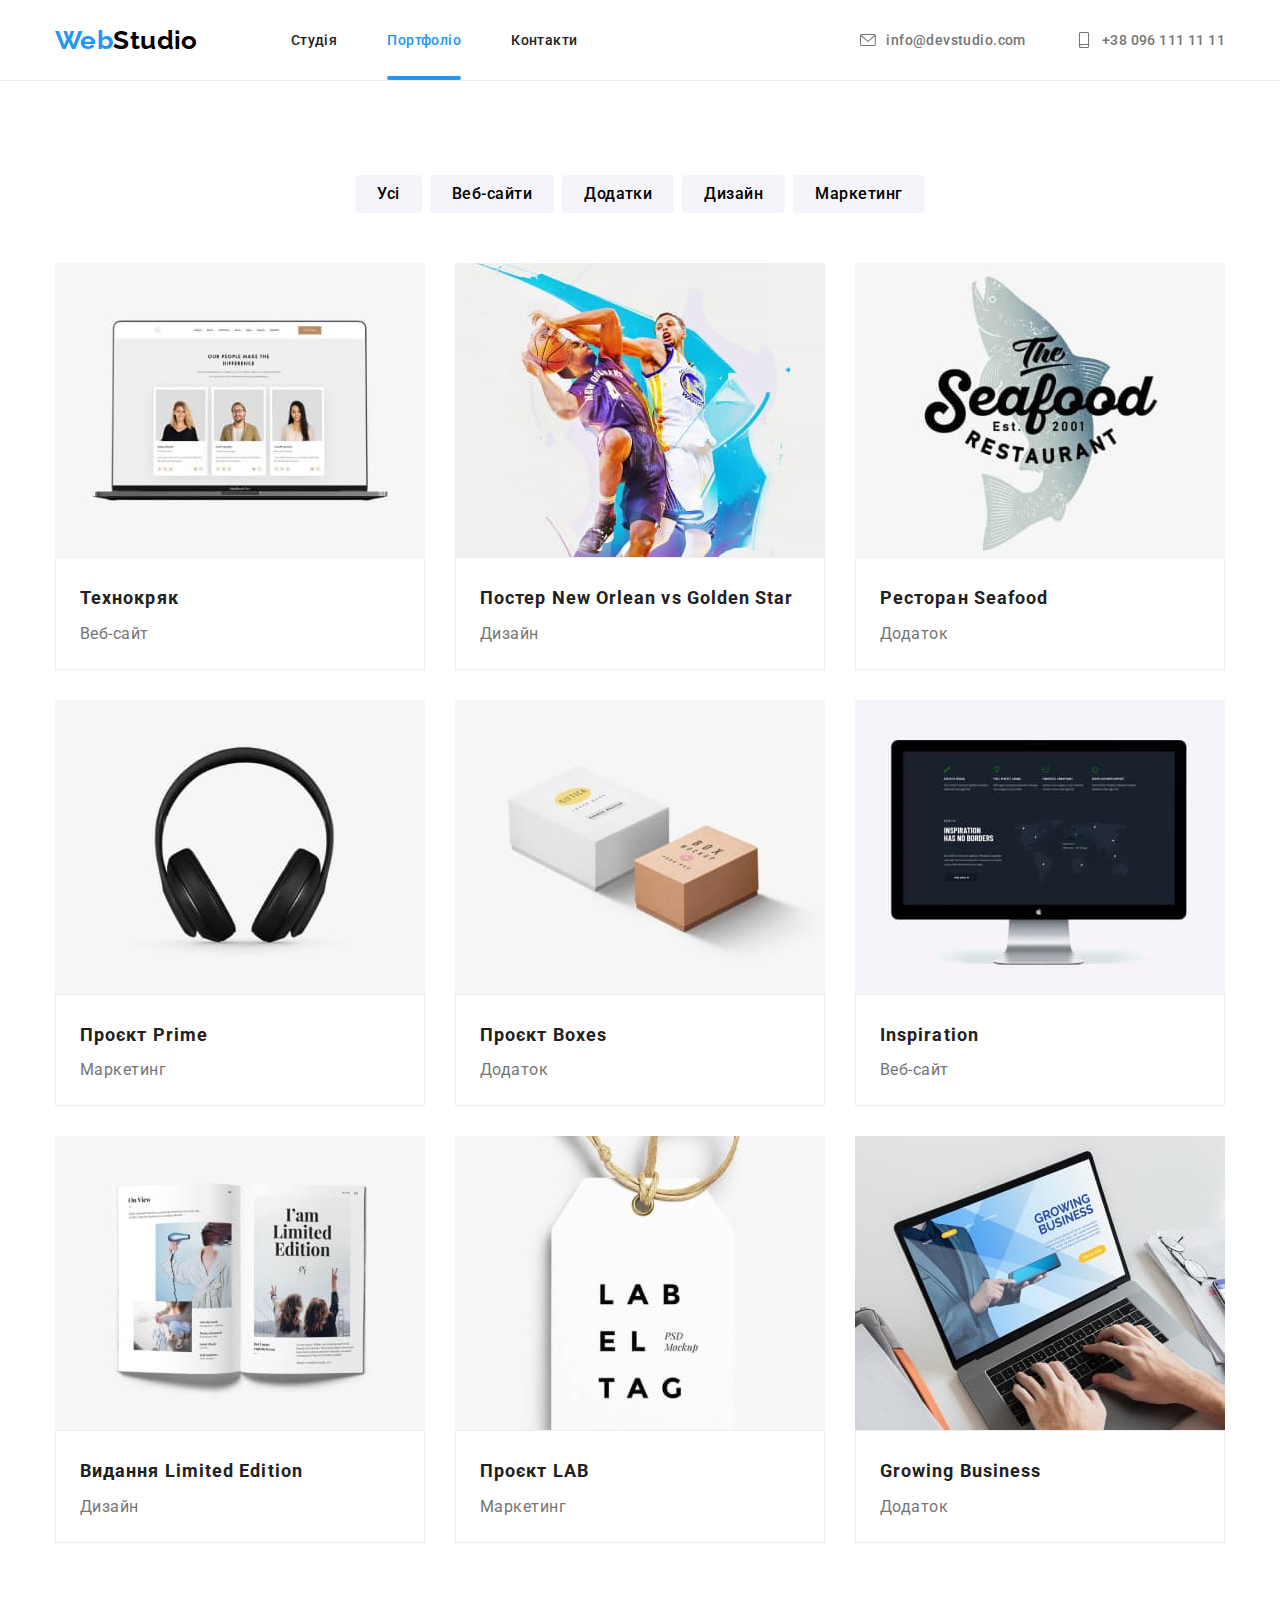
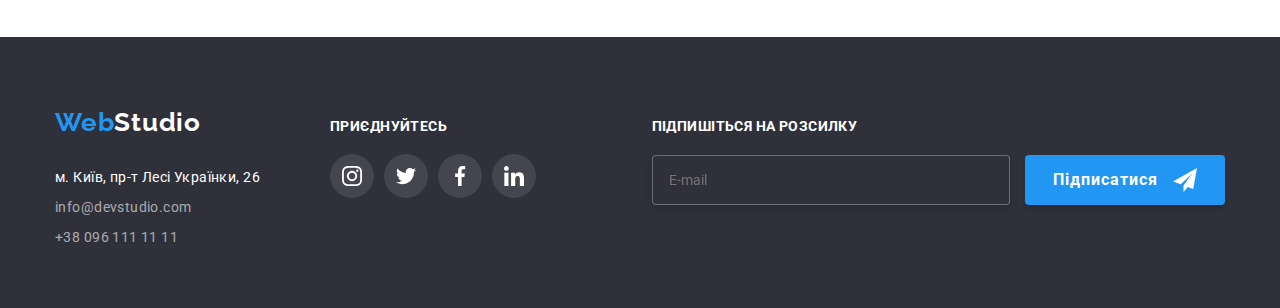
==== portfolio.html @ 96a8e6e8 "HW 7 begin" ====
<!DOCTYPE html>
<html lang="uk">
<head>
    <meta charset="UTF-8">
    <meta http-equiv="X-UA-Compatible" content="IE=edge">
    <meta name="viewport" content="width=device-width, initial-scale=1.0">
    <link href="https://fonts.googleapis.com/css2?family=Raleway:wght@700&family=Roboto:wght@400;500;700;900&display=swap" rel="stylesheet">
    <title>portfolio.html</title>
    <link rel="stylesheet" href="https://cdnjs.cloudflare.com/ajax/libs/modern-normalize/1.0.0/modern-normalize.min.css">
    <link rel="stylesheet" href="./css/styles.css">
</head>
<body>
    <!-- Header section -->
        <header>
            <div class="container nav-main">
                <nav class="nav-main">
                    <a href="./index.html" target="_self" class="header-logo-link"><span class="blue">Web</span>Studio</a>
                    <ul class="lists nav-main">
                        <li class="header-list"><a href="./index.html" target="_self" class="header-link">Студія</a>
                        </li>
                        <li class="header-list"><a href="./portfolio.html" target="_self" class="header-link current">Портфоліо</a></li>
                        <li class="header-list"><a href="/" class="header-link">Контакти</a></li>
                    </ul>
                </nav>
                <ul class="lists nav-main contacts">
                    <li class="header-list">
                        <a href="mailto:info@devstudio.com" class="header-contact-link mail">
                            <svg class="icon-envelope" width="20" height="20">
                                <use href="./image/icons.svg#icon-envelope"></use>
                            </svg>
                            info@devstudio.com
                        </a>
                    </li>
                    <li class="header-list">
                        <a href="tel:+380961111111" class="header-contact-link tel">
                            <svg class="icon-phone" width="20" height="20">
                                <use href="./image/icons.svg#icon-smartphone"></use>
                            </svg>
                            +38 096 111 11 11
                        </a>
                    </li>
                </ul>
            </div>
        </header>
        <main>
            <section class="section">
                <div class="container">
                    <h1 class="visually-hidden">All products</h1>
                        <ul class="main-lists">
                            <li class="product-item"><button type="button" class="folio-button">Усі</button></li>
                            <li class="product-item"><button type="button" class="folio-button">Веб-сайти</button></li>
                            <li class="product-item"><button type="button" class="folio-button">Додатки</button></li>
                            <li class="product-item"><button type="button" class="folio-button">Дизайн</button></li>
                            <li class="product-item"><button type="button" class="folio-button">Маркетинг</button></li>
                        </ul>
                        <h2 class="visually-hidden">All Products</h2> <!-- Логічний заголовок -->
                        <ul class="product-lists">
                            <li class="product-list">
                                <a href="./" class="product-link">
                                        <div class="product-thumb">
                                            <img src="./image/technocrack.jpg" alt="technocrack" width="370">
                                            <div class="overlay">
                                                <p>Ресурс пропонує комплексні пропозиції з різним рівнем функціоналу та сервісів. Все це дозволить відвідувачу отримати
                                                вичерпні відомості про компанію чи приватну особу.</p>
                                            </div>
                                        </div>
                                    <div class="details">
                                        <h3 class="product-name">Технокряк</h3>
                                        <p class="product-type">Веб-сайт</p>
                                    </div>
                                </a>
                            </li>
                            <li class="product-list">
                                <a href="./" class="product-link">
                                    <div class="product-thumb">
                                        <img src="./image/neworlean.jpg" alt="neworlean" width="370">
                                        <div class="overlay">
                                            <p>Ресурс пропонує комплексні пропозиції з різним рівнем функціоналу та сервісів. Все це дозволить відвідувачу
                                                отримати вичерпні відомості про компанію чи приватну особу.</p>
                                        </div>
                                    </div>
                                    <div class="details">
                                        <h3 class="product-name">Постер New Orlean vs Golden Star</h3>
                                        <p class="product-type">Дизайн</p>
                                    </div>
                                </a>    
                            </li>
                            <li class="product-list">
                                <a href="./" class="product-link">
                                    <div class="product-thumb">
                                        <img src="./image/seafood.jpg" alt="seafood" width="370">
                                        <div class="overlay">
                                            <p>Ресурс пропонує комплексні пропозиції з різним рівнем функціоналу та сервісів. Все це дозволить відвідувачу
                                                отримати вичерпні відомості про компанію чи приватну особу.</p>
                                        </div>
                                    </div>
                                    <div class="details">
                                        <h3 class="product-name">Ресторан Seafood</h3>
                                        <p class="product-type">Додаток</p>
                                    </div>
                    
                                </a>
                            </li>
                            <li class="product-list">
                                <a href="./" class="product-link">
                                    <div class="product-thumb">
                                        <img src="./image/primeproject.jpg" alt="prime-project" width="370">
                                        <div class="overlay">
                                            <p>Ресурс пропонує комплексні пропозиції з різним рівнем функціоналу та сервісів. Все це дозволить відвідувачу
                                                отримати вичерпні відомості про компанію чи приватну особу.</p>
                                        </div>
                                    </div>
                                    <div class="details">
                                        <h3 class="product-name">Проєкт Prime</h3>
                                        <p class="product-type">Маркетинг</p>
                                    </div>
                    
                                </a>
                            </li>
                            <li class="product-list">
                                <a href="./" class="product-link">
                                    <div class="product-thumb">
                                        <img src="./image/boxes.jpg" alt="boxes" width="370">
                                        <div class="overlay">
                                            <p>Ресурс пропонує комплексні пропозиції з різним рівнем функціоналу та сервісів. Все це дозволить відвідувачу
                                                отримати вичерпні відомості про компанію чи приватну особу.</p>
                                        </div>
                                    </div>
                                    <div class="details">
                                        <h3 class="product-name">Проєкт Boxes</h3>
                                        <p class="product-type">Додаток</p>
                                    </div>
                                </a>
                            </li>
                            <li class="product-list">
                                <a href="./" class="product-link">
                                    <div class="product-thumb">
                                        <img src="./image/inspiration.jpg" alt="inspiration" width="370">
                                        <div class="overlay">
                                            <p>Ресурс пропонує комплексні пропозиції з різним рівнем функціоналу та сервісів. Все це дозволить відвідувачу отримати
                                            вичерпні відомості про компанію чи приватну особу.</p>
                                        </div>
                                    </div>
                                    <div class="details">
                                        <h3 class="product-name">Inspiration</h3>
                                        <p class="product-type">Веб-сайт</p>
                                    </div>
                                </a>
                            </li>
                            <li class="product-list">
                                <a href="./" class="product-link">
                                    <div class="product-thumb">
                                        <img src="./image/limitededition.jpg" alt="limited-edition" width="370">
                                        <div class="overlay">
                                            <p>Ресурс пропонує комплексні пропозиції з різним рівнем функціоналу та сервісів. Все це дозволить відвідувачу
                                                отримати вичерпні відомості про компанію чи приватну особу.</p>
                                        </div>
                                    </div>
                                    <div class="details">
                                        <h3 class="product-name">Видання Limited Edition</h3>
                                        <p class="product-type">Дизайн</p>
                                    </div>
                                </a>
                            </li>
                            <li class="product-list">
                                <a href="./" class="product-link">
                                    <div class="product-thumb">
                                        <img src="./image/labproject.jpg" alt="lab-project" width="370">
                                        <div class="overlay">
                                            <p>Ресурс пропонує комплексні пропозиції з різним рівнем функціоналу та сервісів. Все це дозволить відвідувачу
                                                отримати вичерпні відомості про компанію чи приватну особу.</p>
                                        </div>
                                    </div>
                                    <div class="details">
                                        <h3 class="product-name">Проєкт LAB</h3>
                                        <p class="product-type">Маркетинг</p>
                                    </div>
                                </a>
                            </li>
                            <li class="product-list">
                                <a href="./" class="product-link">
                                    <div class="product-thumb">
                                        <img src="./image/business.jpg" alt="Growing Business" width="370">
                                        <div class="overlay">
                                            <p>Ресурс пропонує комплексні пропозиції з різним рівнем функціоналу та сервісів. Все це дозволить відвідувачу
                                                отримати
                                                вичерпні відомості про компанію чи приватну особу.</p>
                                        </div>
                                    </div>
                                    <div class="details">
                                        <h3 class="product-name">Growing Business</h3>
                                        <p class="product-type">Додаток</p>
                                    </div>
                                </a>
                            </li>
                        </ul>
                </div>
            </section>
        </main>
        <!-- Footer Section -->
        <footer class="footer">
            <div class="footer-all flexbox container">
                <div class="footer-block">
                    <a href="./index.html" target="_self" class="footer-logo-link"><span class="blue">Web</span>Studio</a>
                    <address>
                        <p class="company-address">м. Київ, пр-т Лесі Українки, 26</p>
                        <ul class="footer-lists">
                            <li class="footer-contact-list"><a href="mailto:info@devstudio.com"
                                    class="footer-contact-link">info@devstudio.com</a></li>
                            <li class="footer-contact-list"><a href="tel:+380961111111" class="footer-contact-link">+38 096 111
                                    11 11</a>
                            </li>
                        </ul>
                    </address>
                </div>
                <div class="join">
                    <p class="join-us">приєднуйтесь</p>
                    <ul class="join-us-list icons-social">
                        <li class="social-item">
                            <a href="#" class="social-link">
                                <svg class="join-us-logo" width="20" height="20">
                                    <use href="./image/icons.svg#icon-instagram"></use>
                                </svg>
                            </a>
                        </li>
                        <li class="social-item">
                            <a href="" class="social-link">
                                <svg class="join-us-logo" width="20" height="20">
                                    <use href="./image/icons.svg#icon-twitter"></use>
                                </svg>
                            </a>
                        </li>
                        <li class="social-item">
                            <a href="" class="social-link">
                                <svg class="join-us-logo" width="20" height="20">
                                    <use href="./image/icons.svg#icon-facebook"></use>
                                </svg>
                            </a>
                        </li>
                        <li class="social-item">
                            <a href="" class="social-link">
                                <svg class="join-us-logo" width="20" height="20">
                                    <use href="./image/icons.svg#icon-linkedin"></use>
                                </svg>
                            </a>
                        </li>
                    </ul>
                </div>
                <div class="subscribe">
                    <form>
                        <label for="email" class="subscribe-title">Підпишіться на розсилку</label>
                        <input type="email" name="email" id="email" placeholder="E-mail">
                        <button class="subscribe-button" type="submit">
                            Підписатися
                            <svg height="24" width="24">
                                <use href="./image/icons.svg#icon-send"></use>
                            </svg>
                        </button>
                    </form>
                </div>
            </div>
        </footer>
</body>
</html>
---- css/styles.css ----
/* * {
    margin:0;
    padding: 0;
} */

:root{
    --color-white: #fff;
    --color-blue: #2196F3;
    --color-2121: #212121;
    --color-7575: #757575;
    --color-f5f5: #F5F5F5;
    --color-f5f4: #F5F4FA;
    --color-darkfooter: #2F303A;
    --color-black: #000;
    --color-button-active: #188CE8;
}

.visually-hidden {
    position: absolute;
    white-space: nowrap;
    width: 1px;
    height: 1px;
    overflow: hidden;
    border: 0;
    padding: 0;
    clip: rect(0 0 0 0);
    clip-path: inset(50%);
    margin: -1px;
}   

h1,h2,h3,h4,h5,h6, p, ul{
    margin:0;
    padding: 0;
}

body{
    /* font-family: 'Raleway', sans-serif; */
    font-family: 'Roboto', sans-serif;
    font-size: 14px;
    letter-spacing: 0.03em;
    background-color: var(--color-white);
    color: var(--color-2121);
}

/* start header styles */

header{
    border-bottom: 1px solid #ECECEC;
}

.flexbox {
    display: flex;
}

.centered{
    text-align: center;
}

.container{
    width: 1200px;
    padding-left: 15px;
    padding-right: 15px;
    margin-left: auto;
    margin-right: auto;
}

.logo{
    vertical-align: middle;
}

.nav-main {
    display: flex;
    align-items: center;
}

.header-logo-link{
    padding: 13px 0;
    text-decoration: none;
    color: var(--color-black);
    font-family: 'Raleway';
    font-style: normal;
    font-weight: 700;
    font-size: 26px;
    line-height: 1.9375;
    margin-right: 93px;;
}

.blue{
    color: var(--color-blue);
}

.lists {
    list-style: none;
    padding: 0;
}

.lists.nav-main{
    display: flex;
    margin-top: 0;
    margin-bottom: 0;
}

.header-lists{
    font-weight: 500;
}

.header-list:not(:last-child){
    margin-right: 50px;
}

.header-contact-link.mail,
.header-contact-link.tel {
    display: inline-flex;
}   

.icon-phone, .icon-envelope {
    width: 16px;
    height: 16px;
    margin-right: 10px;
    fill: var(--color-7575);
}

.icon-phone:hover, .icon-envelope:hover{
    fill: var(--color-button-active);
}

/* end of test block */ 



.contacts {
    margin-left: auto;
}

.header-link{
    position: relative;
    display: inline-block;
    font-weight: 500;
    text-decoration: none;
    color: var(--color-2121);
    padding: 32px 0;
    transition: color 250ms cubic-bezier(0.4, 0, 0.2, 1);
}

.current{
    color: var(--color-blue);
}

.header-link.current::after{
    position: absolute;
    content: '';
    bottom: 0;
    left: 0;
    width: 100%;
    height: 4px;
    border-radius: 2px;
    background-color: #2196F3;
}

.header-link:hover,
.header-link:focus{
    color: var(--color-blue);
}

.header-contact-link{
    text-decoration: none;
    color: var(--color-7575);
    font-weight: 500;
    padding: 32px 0;
    transition: color 250ms cubic-bezier(0.4, 0, 0.2, 1);
}

.header-contact-link svg{
    transition: fill 250ms cubic-bezier(0.4, 0, 0.2, 1);
}

.header-contact-link:hover,
.header-contact-link:focus {
    color: var(--color-blue);
}

.header-contact-link:hover .icon-envelope, 
.header-contact-link:hover .icon-phone,
.header-contact-link:focus .icon-envelope,
.header-contact-link:focus .icon-phone{
    fill: var(--color-button-active);    
}

/* start hero styles */

.section{
    padding: 94px 0;
}

.hero{
    max-width: 1600px;
    height: 600px;
    background-image: linear-gradient(to right, rgba(47, 48, 58, 0.4), rgba(47, 48, 58, 0.4)), url(../image/bgImg.jpg);
    background-repeat: no-repeat;
    background-size: cover;
    background-position: center;
    margin-left: auto;
    margin-right: auto;
    background-color: var(--color-darkfooter);
    padding: 200px 0;
}

.hero-block{
}

.hero-title{
    font-style: normal;
    font-weight: 900;
    font-size: 44px;
    line-height: 1.36;
    letter-spacing: 0.06em;
    text-transform: uppercase;
    color: var(--color-white);
    margin-bottom: 30px;
}

.hero-button{
    background: var(--color-blue);
    padding: 10px 32px;
    font-weight: 700;
    font-size: 16px;
    line-height: 1.875;
    letter-spacing: 0.06em;
    color:var(--color-white);
    box-shadow: 0px 4px 4px rgba(0, 0, 0, 0.15);
    border-radius: 4px;
    border: none;
    transition: background 250ms cubic-bezier(0.4, 0, 0.2, 1), 
                color 250ms cubic-bezier(0.4, 0, 0.2, 1);
}

.hero-button:hover, 
.hero-button:focus{
    cursor: pointer;
    color: var(--color-white);
    background: var(--color-button-active);
}

/* backdrop style */

.backdrop{
    position: fixed;
    top:0;
    left: 0;
    width: 100%;
    height: 100%;
    background-color: rgba(0,0,0, 0.2);
    opacity: 1;
    scale: 1;
    transition: opacity 500ms ease, scale 500ms ease;
}

.backdrop.is-hidden{
    opacity: 0;
    scale: 0.2;
    pointer-events: none;
}

.modal{
    position: absolute;
    top: 50%;
    left: 50%;
    transform:translate(-50%, -50%);
    min-width: 525px;
    background-color: var(--color-white);
    box-shadow: 0px 1px 3px rgba(0, 0, 0, 0.12), 0px 1px 1px rgba(0, 0, 0, 0.14), 0px 2px 1px rgba(0, 0, 0, 0.2);
    border-radius: 4px;
}

.modal-close{
    position: absolute;
    right: 8px;
    top: 8px;
    width: 30px;
    height: 30px;
    border-radius: 50%;
    border: 1px solid rgba(0, 0, 0, 0.1);
    color: var(--color-black);
    background-color: transparent;
    cursor: pointer;
}

.modal-close svg{
    vertical-align:middle;
    fill: var(--color-black);
    transition: fill 250ms cubic-bezier(0.4, 0, 0.2, 1);
}

.modal-close:hover svg{
    fill: var(--color-blue);
}

.modal-content{
    padding: 40px;
}

.modal-content b{
    display: block;
    font-weight: 700;
    font-size: 20px;
    line-height: 1.15;
    text-align: center;
    letter-spacing: 0.03em; 
    color: #212121;
    margin-bottom: 12px;
}

.modal-content .label-field{
    font-weight: 400;
    font-size: 12px;
    line-height: 1.17;
    letter-spacing: 0.01em;
    color: #757575;
}

.contacts-field {
    position: relative;
    display: flex;
    flex-direction: column;
    margin-top: 4px;
    margin-bottom: 10px;
}

.backdrop .contacts-input{
    height: 40px;
    border: 1px solid rgba(33, 33, 33, 0.2);
    border-radius: 4px;
    padding-left: 41px;
    margin-top: 4px;
    transition: border 250ms cubic-bezier(0.4, 0, 0.2, 1);
}

.contacts-icon{
    position: absolute;
    width: 18px;
    height: 18px;
    bottom: 11px;
    left: 15px;
    transition: fill 250ms cubic-bezier(0.4, 0, 0.2, 1);
}

.contacts-input:hover, .contacts-input:focus{
    border: 1px solid var(--color-blue);
    cursor: pointer;
}


.contacts-input:hover + .contacts-icon, .contacts-input:focus + .contacts-icon {
    fill: var(--color-blue);
}

.backdrop .for-comments{
    resize: none;
    margin-top: 4px;
    height: 120px;
    border: 1px solid rgba(33, 33, 33, 0.2);
    border-radius: 4px;
    padding: 12px 16px;
    font-weight: 400;
    transition: border 250ms cubic-bezier(0.4, 0, 0.2, 1);
}

.backdrop .for-comments:hover, .backdrop .for-comments:focus{
    border: 1px solid #2196F3;
}

.backdrop .for-comments::placeholder{
    font-size: 12px;
    line-height: 1.17;
    letter-spacing: 0.01em;
    color: rgba(117, 117, 117, 0.5);
}


.modal-form {
    display: flex;
    flex-direction: column;
}

.policy{
    display: flex;
    margin-top: 20px;
    margin-bottom: 30px;
    justify-content: center;
    align-items: center;
}

.policy-checkbox{
    position: absolute;
    width: 1px;
    height: 1px;
    overflow: hidden;
    border: 0;
    padding: 0;
    clip: rect(0 0 0 0);
}

.checkbox {
    display: flex;
    align-items: center;
    padding-left: 32px;
    color: #757575;
}

.checkbox:hover, .checkbox:hover .check-box{
    cursor: pointer;
}

.checkbox:hover .check-box{
    border: 1.5px solid var(--color-blue);
}

.policy .checkbox a {
    font-weight: 400;
    font-size: 14px;
    line-height: 24px;
    letter-spacing: 0.03em;
    text-decoration-line: underline;
    color: #2196F3;
}

.check-box {
    position: absolute;
    width: 16px;
    height: 15px;
    border: 1.5px solid #000000;
    border-radius: 2px;
    margin-left: -28px;
    transition: border 250ms cubic-bezier(0.4, 0, 0.2, 1);
}

.check-box + a{
    padding-left: 5px;
}

.policy-checkbox:checked + .check-box{
    background-image: url(../image/icon-checked-blue.svg);
    background-size: contain;
    background-color: var(--color-blue);
}

.send-button{
    width: 200px;
    height: 50px;
    background: #2196F3;
    box-shadow: 0px 4px 4px rgba(0, 0, 0, 0.15);
    border: none;
    border-radius: 4px;
    font-weight: 700;
    font-size: 16px;
    line-height: 30px;
    letter-spacing: 0.06em;
    color: #FFFFFF;
    margin-left: auto;
    margin-right: auto;
    transition-property: background, 'box-shadow';
    transition-duration: 250ms;
    transition-timing-function: cubic-bezier(0.4, 0, 0.2, 1);
}

.send-button:hover{
    background: #188CE8;
    box-shadow: 0px 4px 4px rgba(0, 0, 0, 0.15);
    cursor: pointer;
}


/* start advantages(adv) styles */

.advantages{
}

.adv-bg{
    display:flex;
    height: 120px;
    margin-bottom: 30px;
    background-color: var(--color-f5f4);
    justify-content: center;
    align-items: center;
}

.icon {
    
}

.adv-list{
    width: 270px;    
    list-style: none;
    width: calc(100%-90px)/4;
}

.adv-list:not(:last-child){
    margin-right: 30px;
}

.adv-title{
    font-size: inherit;
    font-weight: 700;
    line-height: 1;
    letter-spacing: 0.03em;
    text-transform: uppercase;
    color: var(--color-2121);
    margin: 0;
    margin-bottom: 10px;
    padding: 0;
}

.adv-details{
    font-size: 14px;
    line-height: 1.5;
    letter-spacing: 0.03em;
    color: var(--color-7575);
}

/* start working styles */ 
.working-block{
    padding-bottom: 94px;
}

.working-block .topic{
    padding-bottom: 50px;
}

.thumb{
    position: relative;
}

.thumb p{
    display: inline-flex;
    position: absolute;
    justify-content: center;
    align-items: center;
    bottom: 0;
    left: 0;
    height: 70px;
    width: 100%;
    font-weight: 700;
    font-size: 14px;
    line-height: 1.14;
    text-align: center;
    letter-spacing: 0.03em;
    text-transform: uppercase;
    color: #FFFFFF;
    background-color:rgba(47, 48, 58, 0.8);
    opacity: 1;
}

.working-block .lists img{
    display: block;
}



.topic{
    font-weight: 700;
    font-size: 36px;
    line-height: 1.16;
    letter-spacing: 0.03em;
    color: var(--color-2121);
}

.lists .item:not(:last-child) {
    margin-right: 30px;
}

/* start team styles */

.team-block{
    background-color:var(--color-f5f4);
    padding-bottom: 94px;
}

.team-block .topic{
    margin-bottom: 50px;
}

.team-block .lists img{
    display: block;
}

.lists .item.team{
    background-color: var(--color-white);
    box-shadow: 0px 1px 3px rgba(0, 0, 0, 0.12), 0px 1px 1px rgba(0, 0, 0, 0.14), 0px 2px 1px rgba(0, 0, 0, 0.2);
    border-radius: 0px 0px 4px 4px;
}


.team.item .details{
    padding: 30px 0;
}

.icons-social{
    display: flex;
}

.lists.icons-social{
    display: flex;
    justify-content: center;
    align-items: center;
    margin-top: 16px;
}

.social-link{
    display: flex;
    justify-content: center;
    align-items: center;
    height: 44px;
    width: 44px;
    border-radius: 50%;
    transition: background 250ms cubic-bezier(0.4, 0, 0.2, 1);
}

.social-link svg{
    fill: #AFB1B8;
    transition: fill 250ms cubic-bezier(0.4, 0, 0.2, 1)
}

.social-link:hover, .social-link:focus{
    background: var(--color-button-active);
    
}

.social-link:hover .social-logo,
.social-link:focus .social-logo{
    fill: var(--color-white);
}

.social-item:not(:last-child) {
    margin-right: 10px;
}

.social-logo{
    fill: #afb1b8;
}

.details .team-block-title{
    margin-bottom: 10px;
}

.team-block-title{
    font-weight: 500;
    font-size: 16px;
    line-height: 1.1875;
    letter-spacing: 0.03em;
    color: var(--color-2121);
}

.team-block-details{
    font-size: 16px;
    line-height: 1.1875;
    letter-spacing: 0.03em;
    color:var(--color-7575);
}

/* works section styles */ 

.works .topic {
    margin-bottom: 50px;
}

.works-item{
}

.works-item:not(:last-child){
    margin-right: 30px;
}

.works-link{
    transition: border 250ms cubic-bezier(0.4, 0, 0.2, 1);
}

.works-link svg{
    transition: fill 250ms cubic-bezier(0.4, 0, 0.2, 1);
}

.works-link:hover, .works-link:focus {
    border: 1px solid var(--color-button-active);
}

.works-link:hover .company-logo,
.works-link:focus .company-logo {
    fill: var(--color-button-active);
}

.works-link{
    display: flex;
    justify-content: center;
    align-items: center;
    height: 92px;
    width: 170px;
    border: 1px solid #AFB1B8;
    border-radius: 4px;
}

.company-logo{
    fill: #AFB1B8;
}

/* start footer styles */

footer{
    padding: 60px 0;
    background-color: var(--color-darkfooter);
}
.footer.flexbox{
    margin-left: auto;
}

.footer-all{
    align-items: baseline;
}

.footer-block{
    margin-right: 70px;
}

.footer-logo-link{
    color: var(--color-white);
    font-family: 'Raleway';
    font-style: normal;
    font-weight: 700;
    font-size: 26px;
    line-height: 1.9375;
    letter-spacing: 0.03em;
    text-decoration: none;
}

address {
    margin-top: 20px;
}

.company-address{
    color: var(--color-white);
    font-style: normal;
    line-height: 1.5;
    margin-bottom: 9px;
}

.footer-contact-list{
    list-style: none;
    font-style: normal;
    margin-bottom: 9px;
}

.footer-contact-list:last-child {
    margin-bottom: 0;
}

.footer-contact-link{
    display: inline-block;
    text-decoration: none;
    color: rgba(255, 255, 255, 0.6);
    font-size: 14px;
    line-height: 1.5;
    letter-spacing: 0.03em;
}

.join{

}

.join-us{
    font-weight: 700;
    font-size: 14px;
    line-height: 16px;
    letter-spacing: 0.03em;
    text-transform: uppercase;
    color: #FFFFFF;
    margin-bottom: 20px;
}

.join-us-list{
    list-style: none;
}

.join-us-list .social-link{
    background-color:rgba(255, 255, 255, 0.1); 
    border-radius: 50%;
}

.join-us-list .social-link:hover,
.join-us-list .social-link:focus{
    background-color: var(--color-blue);
}

.social-link .join-us-logo{
    fill: var(--color-white);
}

.subscribe{
    margin-left: auto;
}

.subscribe-title{
    display: block;
    font-weight: 700;
    font-size: 14px;
    line-height: 1.14;
    letter-spacing: 0.03em;
    text-transform: uppercase;
    color: #FFFFFF; 
    margin-bottom: 20px;
}

.subscribe input{
    display: inline-block;
    width: 358px;
    height: 50px;
    padding: 15px 16px;
    background-color: var(--color-darkfooter);
    border: 1px solid rgba(255, 255, 255, 0.3);
    filter: drop-shadow(0px 4px 4px rgba(0, 0, 0, 0.15));
    border-radius: 4px;
    color: white;
}

.subscribe::placeholder{
    font-style: normal;
    font-weight: 400;
    font-size: 16px;
    line-height: 20px;

    letter-spacing: 0.03em;
    color: rgba(255, 255, 255, 0.6);
}

.subscribe-button{
    display: inline-flex;
    width: 200px;
    color: #fff;
    background: #2196F3;
    box-shadow: 0px 4px 4px rgba(0, 0, 0, 0.15);
    border: none;
    border-radius: 4px;
    margin-left: 12px;
    font-weight: 700;
    font-size: 16px;
    line-height: 30px;
    letter-spacing: 0.06em;
    justify-content: space-between;
    align-items: center;
    padding: 10px 28px;
    cursor: pointer;
}

/* portfolio styles page */

.main-lists{
    display: flex;
    justify-content: center;
    list-style: none;
    margin-bottom: 50px;
} 
.product-item{
    margin-right: 8px;
}

.product-item:last-child{
    margin-right: 0;
}

.folio-button{
    font-family: inherit;
    cursor: pointer;
    padding: 6px 22px;
    background: var(--color-f5f4);
    border-radius: 4px;
    border: none;
    font-weight: 500;
    font-size: 16px;
    line-height: 1.625;
    letter-spacing: 0.03em;
    transition-property: color, background, box-shadow;
    transition-duration: 250ms;
    transition-timing-function: cubic-bezier(0.4, 0, 0.2, 1);
}

.folio-button:hover,
.folio-button:focus{
    background: var(--color-blue);
    box-shadow: 0px 3px 1px rgba(0, 0, 0, 0.1), 
                0px 1px 2px rgba(0, 0, 0, 0.08), 
                0px 2px 2px rgba(0, 0, 0, 0.12);
    color: var(--color-white);
}

/* start products styles */

.product-lists{
    width: 1200px;
    display: flex;
    list-style: none;
    flex-wrap: wrap;
}

.product-list-wrap{
}

.product-list{
    margin-right: 30px;
    margin-bottom: 30px;
}

.product-list:nth-child(3n){
    margin-right: 0;
}

.product-list:nth-last-child(-n+3) {
    margin-bottom: 0;
}

.product-link{
    text-decoration: none;
    transition: box-shadow 250ms ease;
}

.product-thumb{
    position: relative;
    overflow: hidden;
}

.overlay{
    position: absolute;
    top: 0;
    left: 0;
    content: '';
    width: 100%;
    height: 100%;
    background-color: rgba(33, 150, 243, 0.9);
    transform: translateY(100%);
    transition: transform 250ms ease;
}

.product-link:hover .product-thumb .overlay{
    transform: translateY(0%);
}

.overlay p{
    display: flex;
    justify-content: center;
    align-items: center;
    height: 100%; 
    padding: 0 23px;
    font-weight: 400;
    font-size: 18px;
    line-height: 1.55;
    letter-spacing: 0.03em;
    color: #FFFFFF;
}


.product-thumb img{
    display: block;
}


.product-link .details{
    display: block;
    padding: 20px 24px;
    border: 1px solid #EEEEEE;
}

.product-link:hover,
.product-link:focus {
    display: inline-block;
    box-shadow: 0px 1px 1px rgba(0, 0, 0, 0.12),
        0px 4px 4px rgba(0, 0, 0, 0.06),
        1px 4px 6px rgba(0, 0, 0, 0.16);
}

.product-name{
    font-weight: 700;
    font-size: 18px;
    line-height: 2.25;
    letter-spacing: 0.06em;
    color: var(--color-2121);
    text-decoration: none;
}

.product-type{
    font-size: 16px;
    line-height: 1.875;
    letter-spacing: 0.03em;
    color: var(--color-7575);
    text-decoration: none;
}
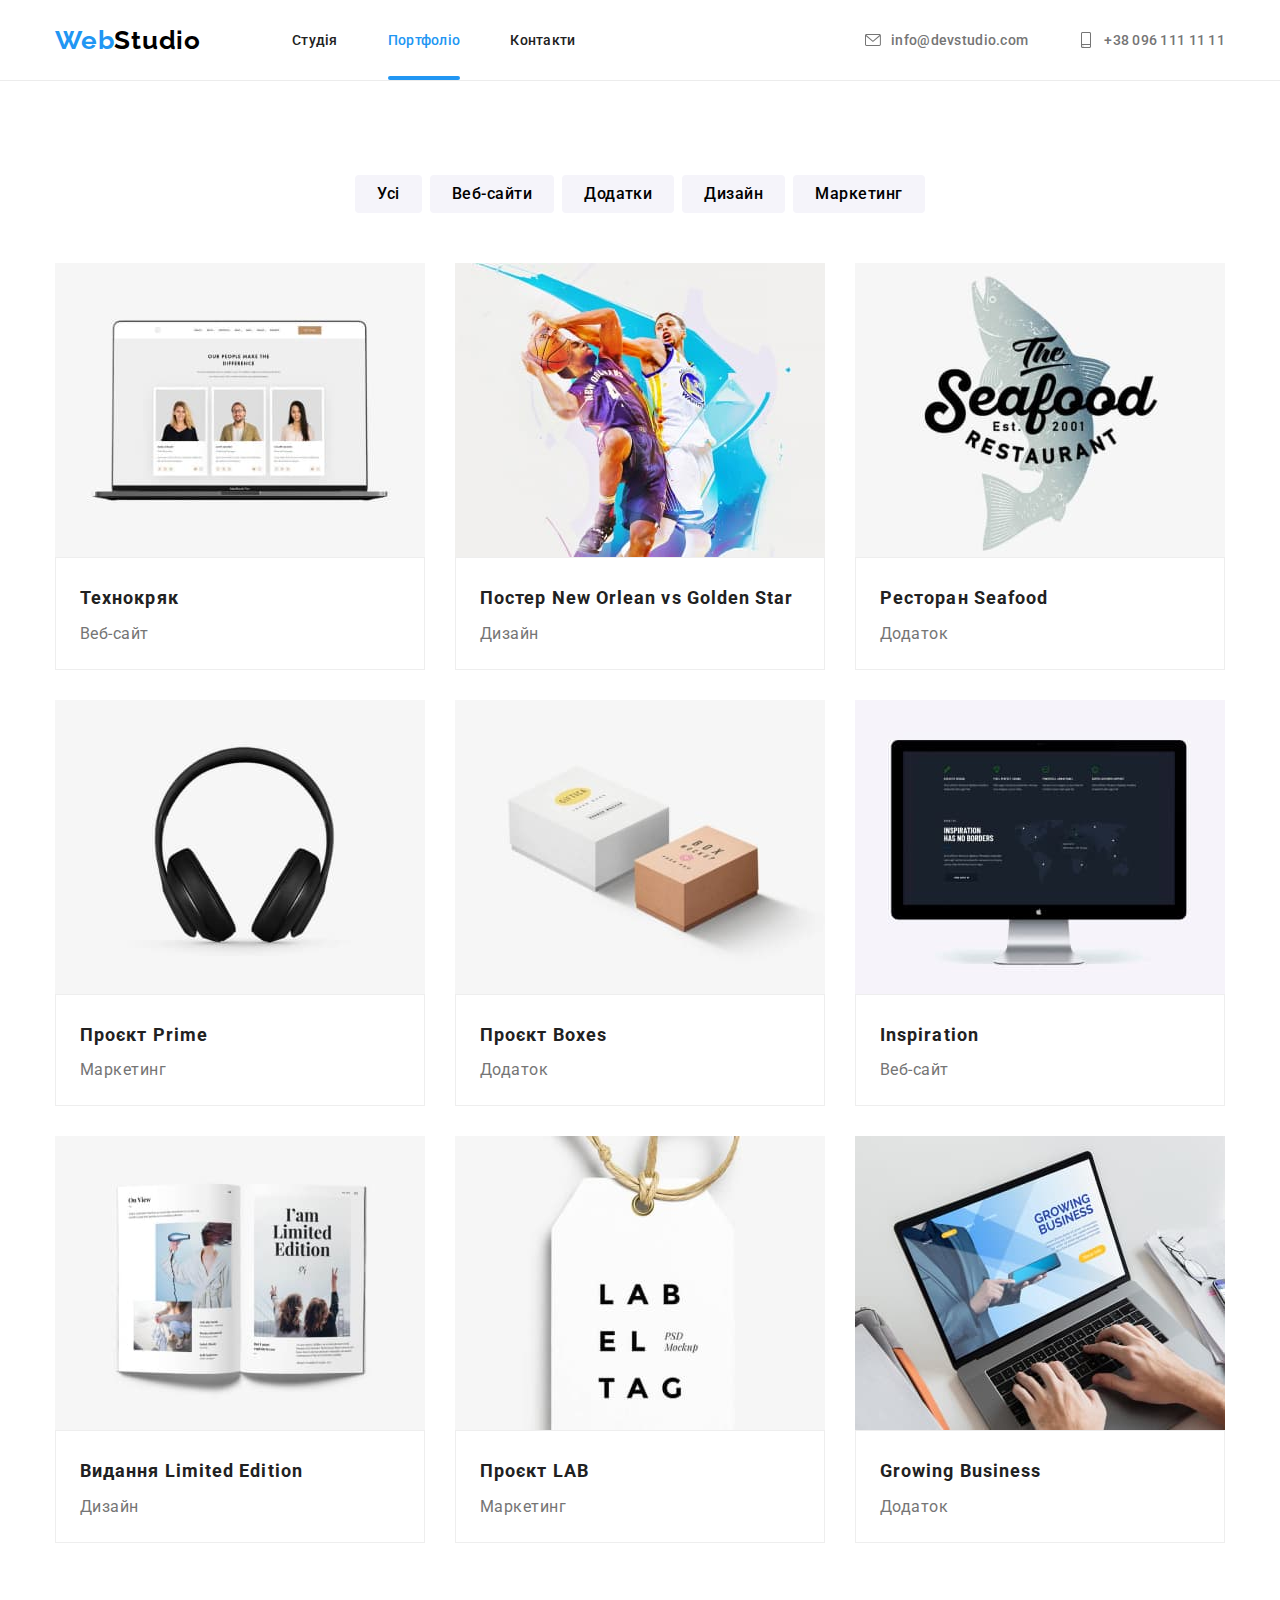
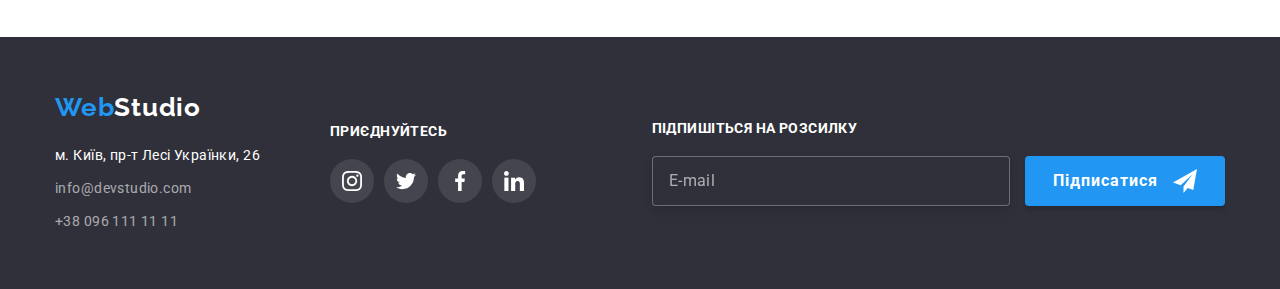
==== commit a512c163: "after refactoring" ====
--- a/portfolio.html
+++ b/portfolio.html
@@ -11,29 +11,32 @@
 </head>
 <body>
     <!-- Header section -->
-        <header>
-            <div class="container nav-main">
-                <nav class="nav-main">
-                    <a href="./index.html" target="_self" class="header-logo-link"><span class="blue">Web</span>Studio</a>
-                    <ul class="lists nav-main">
-                        <li class="header-list"><a href="./index.html" target="_self" class="header-link">Студія</a>
-                        </li>
-                        <li class="header-list"><a href="./portfolio.html" target="_self" class="header-link current">Портфоліо</a></li>
-                        <li class="header-list"><a href="/" class="header-link">Контакти</a></li>
+        <header class="header">
+            <div class="container header-content">
+                <nav class="header-navigation">
+                    <a class="header-label" href="./index.html" target="_self"><span class="header-logo">Web</span>Studio</a>
+                    <ul class="header-nav header-nav--positioning">
+                        <li class="header-nav__item"><a
+                                class="header-nav__link header-nav__link--decoration"
+                                href="./index.html" target="_self">Студія</a></li>
+                        <li class="header-nav__item"><a class="header-nav__link header-nav__link--decoration header-nav__link--current"
+                                href="./portfolio.html" target="_self">Портфоліо</a></li>
+                        <li class="header-nav__item"><a class="header-nav__link header-nav__link--decoration"
+                                href="/">Контакти</a></li>
                     </ul>
                 </nav>
-                <ul class="lists nav-main contacts">
-                    <li class="header-list">
-                        <a href="mailto:info@devstudio.com" class="header-contact-link mail">
-                            <svg class="icon-envelope" width="20" height="20">
+                <ul class="header-contact">
+                    <li class="header-contact__item">
+                        <a href="mailto:info@devstudio.com" class="header-contact__link header-contact__link--decoration">
+                            <svg class="header-contact__icon" width="20" height="20">
                                 <use href="./image/icons.svg#icon-envelope"></use>
                             </svg>
                             info@devstudio.com
                         </a>
                     </li>
-                    <li class="header-list">
-                        <a href="tel:+380961111111" class="header-contact-link tel">
-                            <svg class="icon-phone" width="20" height="20">
+                    <li class="header-contact__item">
+                        <a href="tel:+380961111111" class="header-contact__link header-contact__link--decoration ">
+                            <svg class="header-contact__icon" width="20" height="20">
                                 <use href="./image/icons.svg#icon-smartphone"></use>
                             </svg>
                             +38 096 111 11 11
@@ -43,153 +46,153 @@
             </div>
         </header>
         <main>
-            <section class="section">
+            <section class="padding--bottom padding--top">
                 <div class="container">
                     <h1 class="visually-hidden">All products</h1>
-                        <ul class="main-lists">
-                            <li class="product-item"><button type="button" class="folio-button">Усі</button></li>
-                            <li class="product-item"><button type="button" class="folio-button">Веб-сайти</button></li>
-                            <li class="product-item"><button type="button" class="folio-button">Додатки</button></li>
-                            <li class="product-item"><button type="button" class="folio-button">Дизайн</button></li>
-                            <li class="product-item"><button type="button" class="folio-button">Маркетинг</button></li>
+                        <ul class="portfolio-navigation">
+                            <li class="portfolio-navigation__item"><button type="button" class="portfolio-navigation__button">Усі</button></li>
+                            <li class="portfolio-navigation__item"><button type="button" class="portfolio-navigation__button">Веб-сайти</button></li>
+                            <li class="portfolio-navigation__item"><button type="button" class="portfolio-navigation__button">Додатки</button></li>
+                            <li class="portfolio-navigation__item"><button type="button" class="portfolio-navigation__button">Дизайн</button></li>
+                            <li class="portfolio-navigation__item"><button type="button" class="portfolio-navigation__button">Маркетинг</button></li>
                         </ul>
                         <h2 class="visually-hidden">All Products</h2> <!-- Логічний заголовок -->
-                        <ul class="product-lists">
-                            <li class="product-list">
-                                <a href="./" class="product-link">
-                                        <div class="product-thumb">
-                                            <img src="./image/technocrack.jpg" alt="technocrack" width="370">
-                                            <div class="overlay">
-                                                <p>Ресурс пропонує комплексні пропозиції з різним рівнем функціоналу та сервісів. Все це дозволить відвідувачу отримати
+                        <ul class="portfolio-product">
+                            <li class="portfolio-product__item portfolio-product__item--positioning">
+                                <a href="./" class="portfolio-product__link">
+                                        <div class="portfolio-product__thumb">
+                                            <img class="portfolio-product__image" src="./image/technocrack.jpg" alt="technocrack" width="370">
+                                            <div class="portfolio-product__overlay">
+                                                <p class="portfolio-product__text">Ресурс пропонує комплексні пропозиції з різним рівнем функціоналу та сервісів. Все це дозволить відвідувачу отримати
                                                 вичерпні відомості про компанію чи приватну особу.</p>
                                             </div>
                                         </div>
-                                    <div class="details">
-                                        <h3 class="product-name">Технокряк</h3>
-                                        <p class="product-type">Веб-сайт</p>
-                                    </div>
-                                </a>
-                            </li>
-                            <li class="product-list">
-                                <a href="./" class="product-link">
-                                    <div class="product-thumb">
-                                        <img src="./image/neworlean.jpg" alt="neworlean" width="370">
-                                        <div class="overlay">
-                                            <p>Ресурс пропонує комплексні пропозиції з різним рівнем функціоналу та сервісів. Все це дозволить відвідувачу
-                                                отримати вичерпні відомості про компанію чи приватну особу.</p>
-                                        </div>
-                                    </div>
-                                    <div class="details">
-                                        <h3 class="product-name">Постер New Orlean vs Golden Star</h3>
-                                        <p class="product-type">Дизайн</p>
+                                    <div class="portfolio-product__data">
+                                        <h3 class="portfolio-product__name">Технокряк</h3>
+                                        <p class="portfolio-product__type">Веб-сайт</p>
+                                    </div>
+                                </a>
+                            </li>
+                            <li class="portfolio-product__item portfolio-product__item--positioning">
+                                <a href="./" class="portfolio-product__link">
+                                    <div class="portfolio-product__thumb">
+                                        <img class="portfolio-product__image" src="./image/neworlean.jpg" alt="neworlean" width="370">
+                                        <div class="portfolio-product__overlay">
+                                            <p class="portfolio-product__text">Ресурс пропонує комплексні пропозиції з різним рівнем функціоналу та сервісів. Все це дозволить відвідувачу
+                                                отримати вичерпні відомості про компанію чи приватну особу.</p>
+                                        </div>
+                                    </div>
+                                    <div class="portfolio-product__data">
+                                        <h3 class="portfolio-product__name">Постер New Orlean vs Golden Star</h3>
+                                        <p class="portfolio-product__type">Дизайн</p>
                                     </div>
                                 </a>    
                             </li>
-                            <li class="product-list">
-                                <a href="./" class="product-link">
-                                    <div class="product-thumb">
-                                        <img src="./image/seafood.jpg" alt="seafood" width="370">
-                                        <div class="overlay">
-                                            <p>Ресурс пропонує комплексні пропозиції з різним рівнем функціоналу та сервісів. Все це дозволить відвідувачу
-                                                отримати вичерпні відомості про компанію чи приватну особу.</p>
-                                        </div>
-                                    </div>
-                                    <div class="details">
-                                        <h3 class="product-name">Ресторан Seafood</h3>
-                                        <p class="product-type">Додаток</p>
+                            <li class="portfolio-product__item portfolio-product__item--positioning">
+                                <a href="./" class="portfolio-product__link">
+                                    <div class="portfolio-product__thumb">
+                                        <img class="portfolio-product__image" src="./image/seafood.jpg" alt="seafood" width="370">
+                                        <div class="portfolio-product__overlay">
+                                            <p class="portfolio-product__text">Ресурс пропонує комплексні пропозиції з різним рівнем функціоналу та сервісів. Все це дозволить відвідувачу
+                                                отримати вичерпні відомості про компанію чи приватну особу.</p>
+                                        </div>
+                                    </div>
+                                    <div class="portfolio-product__data">
+                                        <h3 class="portfolio-product__name">Ресторан Seafood</h3>
+                                        <p class="portfolio-product__type">Додаток</p>
                                     </div>
                     
                                 </a>
                             </li>
-                            <li class="product-list">
-                                <a href="./" class="product-link">
-                                    <div class="product-thumb">
-                                        <img src="./image/primeproject.jpg" alt="prime-project" width="370">
-                                        <div class="overlay">
-                                            <p>Ресурс пропонує комплексні пропозиції з різним рівнем функціоналу та сервісів. Все це дозволить відвідувачу
-                                                отримати вичерпні відомості про компанію чи приватну особу.</p>
-                                        </div>
-                                    </div>
-                                    <div class="details">
-                                        <h3 class="product-name">Проєкт Prime</h3>
-                                        <p class="product-type">Маркетинг</p>
+                            <li class="portfolio-product__item portfolio-product__item--positioning">
+                                <a href="./" class="portfolio-product__link">
+                                    <div class="portfolio-product__thumb">
+                                        <img class="portfolio-product__image" src="./image/primeproject.jpg" alt="prime-project" width="370">
+                                        <div class="portfolio-product__overlay">
+                                            <p class="portfolio-product__text">Ресурс пропонує комплексні пропозиції з різним рівнем функціоналу та сервісів. Все це дозволить відвідувачу
+                                                отримати вичерпні відомості про компанію чи приватну особу.</p>
+                                        </div>
+                                    </div>
+                                    <div class="portfolio-product__data">
+                                        <h3 class="portfolio-product__name">Проєкт Prime</h3>
+                                        <p class="portfolio-product__type">Маркетинг</p>
                                     </div>
                     
                                 </a>
                             </li>
-                            <li class="product-list">
-                                <a href="./" class="product-link">
-                                    <div class="product-thumb">
-                                        <img src="./image/boxes.jpg" alt="boxes" width="370">
-                                        <div class="overlay">
-                                            <p>Ресурс пропонує комплексні пропозиції з різним рівнем функціоналу та сервісів. Все це дозволить відвідувачу
-                                                отримати вичерпні відомості про компанію чи приватну особу.</p>
-                                        </div>
-                                    </div>
-                                    <div class="details">
-                                        <h3 class="product-name">Проєкт Boxes</h3>
-                                        <p class="product-type">Додаток</p>
-                                    </div>
-                                </a>
-                            </li>
-                            <li class="product-list">
-                                <a href="./" class="product-link">
-                                    <div class="product-thumb">
-                                        <img src="./image/inspiration.jpg" alt="inspiration" width="370">
-                                        <div class="overlay">
-                                            <p>Ресурс пропонує комплексні пропозиції з різним рівнем функціоналу та сервісів. Все це дозволить відвідувачу отримати
+                            <li class="portfolio-product__item portfolio-product__item--positioning">
+                                <a href="./" class="portfolio-product__link">
+                                    <div class="portfolio-product__thumb">
+                                        <img class="portfolio-product__image" src="./image/boxes.jpg" alt="boxes" width="370">
+                                        <div class="portfolio-product__overlay">
+                                            <p class="portfolio-product__text">Ресурс пропонує комплексні пропозиції з різним рівнем функціоналу та сервісів. Все це дозволить відвідувачу
+                                                отримати вичерпні відомості про компанію чи приватну особу.</p>
+                                        </div>
+                                    </div>
+                                    <div class="portfolio-product__data">
+                                        <h3 class="portfolio-product__name">Проєкт Boxes</h3>
+                                        <p class="portfolio-product__type">Додаток</p>
+                                    </div>
+                                </a>
+                            </li>
+                            <li class="portfolio-product__item portfolio-product__item--positioning">
+                                <a href="./" class="portfolio-product__link">
+                                    <div class="portfolio-product__thumb">
+                                        <img class="portfolio-product__image" src="./image/inspiration.jpg" alt="inspiration" width="370">
+                                        <div class="portfolio-product__overlay">
+                                            <p class="portfolio-product__text">Ресурс пропонує комплексні пропозиції з різним рівнем функціоналу та сервісів. Все це дозволить відвідувачу отримати
                                             вичерпні відомості про компанію чи приватну особу.</p>
                                         </div>
                                     </div>
-                                    <div class="details">
-                                        <h3 class="product-name">Inspiration</h3>
-                                        <p class="product-type">Веб-сайт</p>
-                                    </div>
-                                </a>
-                            </li>
-                            <li class="product-list">
-                                <a href="./" class="product-link">
-                                    <div class="product-thumb">
-                                        <img src="./image/limitededition.jpg" alt="limited-edition" width="370">
-                                        <div class="overlay">
-                                            <p>Ресурс пропонує комплексні пропозиції з різним рівнем функціоналу та сервісів. Все це дозволить відвідувачу
-                                                отримати вичерпні відомості про компанію чи приватну особу.</p>
-                                        </div>
-                                    </div>
-                                    <div class="details">
-                                        <h3 class="product-name">Видання Limited Edition</h3>
-                                        <p class="product-type">Дизайн</p>
-                                    </div>
-                                </a>
-                            </li>
-                            <li class="product-list">
-                                <a href="./" class="product-link">
-                                    <div class="product-thumb">
-                                        <img src="./image/labproject.jpg" alt="lab-project" width="370">
-                                        <div class="overlay">
-                                            <p>Ресурс пропонує комплексні пропозиції з різним рівнем функціоналу та сервісів. Все це дозволить відвідувачу
-                                                отримати вичерпні відомості про компанію чи приватну особу.</p>
-                                        </div>
-                                    </div>
-                                    <div class="details">
-                                        <h3 class="product-name">Проєкт LAB</h3>
-                                        <p class="product-type">Маркетинг</p>
-                                    </div>
-                                </a>
-                            </li>
-                            <li class="product-list">
-                                <a href="./" class="product-link">
-                                    <div class="product-thumb">
-                                        <img src="./image/business.jpg" alt="Growing Business" width="370">
-                                        <div class="overlay">
-                                            <p>Ресурс пропонує комплексні пропозиції з різним рівнем функціоналу та сервісів. Все це дозволить відвідувачу
+                                    <div class="portfolio-product__data">
+                                        <h3 class="portfolio-product__name">Inspiration</h3>
+                                        <p class="portfolio-product__type">Веб-сайт</p>
+                                    </div>
+                                </a>
+                            </li>
+                            <li class="portfolio-product__item portfolio-product__item--positioning">
+                                <a href="./" class="portfolio-product__link">
+                                    <div class="portfolio-product__thumb">
+                                        <img class="portfolio-product__image" src="./image/limitededition.jpg" alt="limited-edition" width="370">
+                                        <div class="portfolio-product__overlay">
+                                            <p class="portfolio-product__text">Ресурс пропонує комплексні пропозиції з різним рівнем функціоналу та сервісів. Все це дозволить відвідувачу
+                                                отримати вичерпні відомості про компанію чи приватну особу.</p>
+                                        </div>
+                                    </div>
+                                    <div class="portfolio-product__data">
+                                        <h3 class="portfolio-product__name">Видання Limited Edition</h3>
+                                        <p class="portfolio-product__type">Дизайн</p>
+                                    </div>
+                                </a>
+                            </li>
+                            <li class="portfolio-product__item portfolio-product__item--positioning">
+                                <a href="./" class="portfolio-product__link">
+                                    <div class="portfolio-product__thumb">
+                                        <img class="portfolio-product__image" src="./image/labproject.jpg" alt="lab-project" width="370">
+                                        <div class="portfolio-product__overlay">
+                                            <p class="portfolio-product__text">Ресурс пропонує комплексні пропозиції з різним рівнем функціоналу та сервісів. Все це дозволить відвідувачу
+                                                отримати вичерпні відомості про компанію чи приватну особу.</p>
+                                        </div>
+                                    </div>
+                                    <div class="portfolio-product__data">
+                                        <h3 class="portfolio-product__name">Проєкт LAB</h3>
+                                        <p class="portfolio-product__type">Маркетинг</p>
+                                    </div>
+                                </a>
+                            </li>
+                            <li class="portfolio-product__item portfolio-product__item--positioning">
+                                <a href="./" class="portfolio-product__link">
+                                    <div class="portfolio-product__thumb">
+                                        <img class="portfolio-product__image" src="./image/business.jpg" alt="Growing Business" width="370">
+                                        <div class="portfolio-product__overlay">
+                                            <p class="portfolio-product__text">Ресурс пропонує комплексні пропозиції з різним рівнем функціоналу та сервісів. Все це дозволить відвідувачу
                                                 отримати
                                                 вичерпні відомості про компанію чи приватну особу.</p>
                                         </div>
                                     </div>
-                                    <div class="details">
-                                        <h3 class="product-name">Growing Business</h3>
-                                        <p class="product-type">Додаток</p>
+                                    <div class="portfolio-product__data">
+                                        <h3 class="portfolio-product__name">Growing Business</h3>
+                                        <p class="portfolio-product__type">Додаток</p>
                                     </div>
                                 </a>
                             </li>
@@ -199,58 +202,58 @@
         </main>
         <!-- Footer Section -->
         <footer class="footer">
-            <div class="footer-all flexbox container">
-                <div class="footer-block">
-                    <a href="./index.html" target="_self" class="footer-logo-link"><span class="blue">Web</span>Studio</a>
+            <div class="footer-content container">
+                <div class="footer-address">
+                    <a href="./index.html" target="_self" class="footer-address__logo"><span
+                            class="footer-address__label">Web</span>Studio</a>
                     <address>
-                        <p class="company-address">м. Київ, пр-т Лесі Українки, 26</p>
-                        <ul class="footer-lists">
-                            <li class="footer-contact-list"><a href="mailto:info@devstudio.com"
-                                    class="footer-contact-link">info@devstudio.com</a></li>
-                            <li class="footer-contact-list"><a href="tel:+380961111111" class="footer-contact-link">+38 096 111
-                                    11 11</a>
-                            </li>
+                        <p class="footer-address__location">м. Київ, пр-т Лесі Українки, 26</p>
+                        <ul class="footer-address__contact">
+                            <li class="footer-address__item"><a href="mailto:info@devstudio.com"
+                                    class="footer-address__link">info@devstudio.com</a></li>
+                            <li class="footer-address__item"><a href="tel:+380961111111" class="footer-address__link">+38 096
+                                    111 11 11</a></li>
                         </ul>
                     </address>
                 </div>
-                <div class="join">
-                    <p class="join-us">приєднуйтесь</p>
-                    <ul class="join-us-list icons-social">
-                        <li class="social-item">
-                            <a href="#" class="social-link">
-                                <svg class="join-us-logo" width="20" height="20">
+                <div class="footer-social">
+                    <p class="footer-social__title">Приєднуйтесь</p>
+                    <ul class="footer-social__list">
+                        <li class="footer-social__item">
+                            <a href="#" class="footer-social__link social__link">
+                                <svg class="footer-social__logo" width="20" height="20">
                                     <use href="./image/icons.svg#icon-instagram"></use>
                                 </svg>
                             </a>
                         </li>
-                        <li class="social-item">
-                            <a href="" class="social-link">
-                                <svg class="join-us-logo" width="20" height="20">
+                        <li class="footer-social__item">
+                            <a href="" class="footer-social__link social__link">
+                                <svg class="footer-social__logo" width="20" height="20">
                                     <use href="./image/icons.svg#icon-twitter"></use>
                                 </svg>
                             </a>
                         </li>
-                        <li class="social-item">
-                            <a href="" class="social-link">
-                                <svg class="join-us-logo" width="20" height="20">
+                        <li class="footer-social__item">
+                            <a href="" class="footer-social__link social__link">
+                                <svg class="footer-social__logo" width="20" height="20">
                                     <use href="./image/icons.svg#icon-facebook"></use>
                                 </svg>
                             </a>
                         </li>
-                        <li class="social-item">
-                            <a href="" class="social-link">
-                                <svg class="join-us-logo" width="20" height="20">
+                        <li class="footer-social__item">
+                            <a href="" class="footer-social__link social__link">
+                                <svg class="footer-social__logo" width="20" height="20">
                                     <use href="./image/icons.svg#icon-linkedin"></use>
                                 </svg>
                             </a>
                         </li>
                     </ul>
                 </div>
-                <div class="subscribe">
-                    <form>
-                        <label for="email" class="subscribe-title">Підпишіться на розсилку</label>
-                        <input type="email" name="email" id="email" placeholder="E-mail">
-                        <button class="subscribe-button" type="submit">
+                <div class="footer-subscribe">
+                    <form class="footer-subscribe__form">
+                        <label class="footer-subscribe__label" for="email">Підпишіться на розсилку</label>
+                        <input class="footer-subscribe__input" type="email" name="email" id="email" placeholder="E-mail">
+                        <button class="footer-subscribe__button" type="submit">
                             Підписатися
                             <svg height="24" width="24">
                                 <use href="./image/icons.svg#icon-send"></use>
--- a/css/styles.css
+++ b/css/styles.css
@@ -1,9 +1,4 @@
-/* * {
-    margin:0;
-    padding: 0;
-} */
-
-:root{
+:root {
     --color-white: #fff;
     --color-blue: #2196F3;
     --color-2121: #212121;
@@ -26,14 +21,21 @@
     clip: rect(0 0 0 0);
     clip-path: inset(50%);
     margin: -1px;
-}   
-
-h1,h2,h3,h4,h5,h6, p, ul{
-    margin:0;
+}
+
+h1,
+h2,
+h3,
+h4,
+h5,
+h6,
+p,
+ul {
+    margin: 0;
     padding: 0;
 }
 
-body{
+body {
     /* font-family: 'Raleway', sans-serif; */
     font-family: 'Roboto', sans-serif;
     font-size: 14px;
@@ -42,111 +44,138 @@
     color: var(--color-2121);
 }
 
-/* start header styles */
-
-header{
-    border-bottom: 1px solid #ECECEC;
-}
-
-.flexbox {
-    display: flex;
-}
-
-.centered{
-    text-align: center;
-}
-
-.container{
+ul {
+    list-style: none;
+}
+
+a {
+    text-decoration: none;
+}
+
+/* header style */ 
+
+.header {
+
+}
+
+.container {
     width: 1200px;
-    padding-left: 15px;
-    padding-right: 15px;
+    padding: 0 15px;
     margin-left: auto;
     margin-right: auto;
 }
 
-.logo{
-    vertical-align: middle;
-}
-
-.nav-main {
+.header-content,
+.header-navigation,
+.header-contact,
+.header-nav{
     display: flex;
     align-items: center;
 }
 
-.header-logo-link{
-    padding: 13px 0;
-    text-decoration: none;
-    color: var(--color-black);
+.header-content{
+    justify-content: space-between;
+}
+
+.header-logo {
     font-family: 'Raleway';
     font-style: normal;
     font-weight: 700;
     font-size: 26px;
-    line-height: 1.9375;
-    margin-right: 93px;;
-}
-
-.blue{
+    line-height: 1.19;
+    letter-spacing: 0.03em;
     color: var(--color-blue);
 }
 
-.lists {
-    list-style: none;
-    padding: 0;
-}
-
-.lists.nav-main{
-    display: flex;
-    margin-top: 0;
-    margin-bottom: 0;
-}
-
-.header-lists{
+.header-label {
+    font-family: 'Raleway';
+    font-style: normal;
+    font-weight: 700;
+    font-size: 26px;
+    line-height: 31px;
+    letter-spacing: 0.03em;
+    color: var(--color-black);
+}
+
+.header-nav--positioning{
+    margin-left: 91px;
+}
+
+.header-nav__item {
     font-weight: 500;
-}
-
-.header-list:not(:last-child){
+    font-size: 14px;
+    line-height: 16px;
+    letter-spacing: 0.02em;
+    color: var(--color-2121);
+}
+
+.header-nav__item:not(:last-child) {
     margin-right: 50px;
 }
 
-.header-contact-link.mail,
-.header-contact-link.tel {
+.header-nav__link {
+    position: relative;
+    font-style: normal;
+    font-weight: 500;
+    font-size: 14px;
+    line-height: 16px;
+    letter-spacing: 0.02em;
+    color: var(--color-2121);
+    transition: color 250ms cubic-bezier(0.4, 0, 0.2, 1);
+}
+
+.header-nav__link:hover,
+.header-nav__link:focus{
+    color: var(--color-blue);
+}
+
+.header-nav__link--decoration{
+    display: inline-block;
+    padding: 32px 0;
+}
+
+.header-nav__link--current {
+    color: var(--color-blue);
+}
+
+
+.header-contact__item:not(:last-child) {
+    margin-right: 50px;
+}
+
+.header-contact__link {
+    font-weight: 500;
+    font-size: 14px;
+    line-height: 16px;
+    letter-spacing: 0.02em;
+    color: var(--color-7575);
+    transition: color 250ms cubic-bezier(0.4, 0, 0.2, 1);
+    
+}
+
+.header-contact__link--decoration {
     display: inline-flex;
-}   
-
-.icon-phone, .icon-envelope {
+    padding: 32px 0;
+}
+
+.header-contact__icon {
     width: 16px;
     height: 16px;
     margin-right: 10px;
     fill: var(--color-7575);
-}
-
-.icon-phone:hover, .icon-envelope:hover{
-    fill: var(--color-button-active);
-}
-
-/* end of test block */ 
-
-
-
-.contacts {
-    margin-left: auto;
-}
-
-.header-link{
-    position: relative;
-    display: inline-block;
-    font-weight: 500;
-    text-decoration: none;
-    color: var(--color-2121);
-    padding: 32px 0;
-    transition: color 250ms cubic-bezier(0.4, 0, 0.2, 1);
-}
-
-.current{
+    transition: fill 250ms cubic-bezier(0.4, 0, 0.2, 1);
+}
+
+
+.header-contact__link:hover,
+.header-contact__link:hover .header-contact__icon,
+.header-contact__link:focus,
+.header-contact__link:focus .header-contact__icon {
     color: var(--color-blue);
-}
-
-.header-link.current::after{
+    fill: var(--color-blue);
+}
+
+.header-nav__link--current::after{
     position: absolute;
     content: '';
     bottom: 0;
@@ -154,45 +183,12 @@
     width: 100%;
     height: 4px;
     border-radius: 2px;
-    background-color: #2196F3;
-}
-
-.header-link:hover,
-.header-link:focus{
-    color: var(--color-blue);
-}
-
-.header-contact-link{
-    text-decoration: none;
-    color: var(--color-7575);
-    font-weight: 500;
-    padding: 32px 0;
-    transition: color 250ms cubic-bezier(0.4, 0, 0.2, 1);
-}
-
-.header-contact-link svg{
-    transition: fill 250ms cubic-bezier(0.4, 0, 0.2, 1);
-}
-
-.header-contact-link:hover,
-.header-contact-link:focus {
-    color: var(--color-blue);
-}
-
-.header-contact-link:hover .icon-envelope, 
-.header-contact-link:hover .icon-phone,
-.header-contact-link:focus .icon-envelope,
-.header-contact-link:focus .icon-phone{
-    fill: var(--color-button-active);    
-}
-
-/* start hero styles */
-
-.section{
-    padding: 94px 0;
-}
-
-.hero{
+    background-color:var(--color-blue);
+}
+
+/* hero block style */ 
+
+.hero {
     max-width: 1600px;
     height: 600px;
     background-image: linear-gradient(to right, rgba(47, 48, 58, 0.4), rgba(47, 48, 58, 0.4)), url(../image/bgImg.jpg);
@@ -203,12 +199,10 @@
     margin-right: auto;
     background-color: var(--color-darkfooter);
     padding: 200px 0;
-}
-
-.hero-block{
-}
-
-.hero-title{
+    text-align: center;
+}
+
+.hero-content__title{
     font-style: normal;
     font-weight: 900;
     font-size: 44px;
@@ -219,60 +213,642 @@
     margin-bottom: 30px;
 }
 
-.hero-button{
+.hero-content__button{
     background: var(--color-blue);
     padding: 10px 32px;
     font-weight: 700;
     font-size: 16px;
     line-height: 1.875;
     letter-spacing: 0.06em;
-    color:var(--color-white);
+    color: var(--color-white);
     box-shadow: 0px 4px 4px rgba(0, 0, 0, 0.15);
     border-radius: 4px;
     border: none;
-    transition: background 250ms cubic-bezier(0.4, 0, 0.2, 1), 
-                color 250ms cubic-bezier(0.4, 0, 0.2, 1);
-}
-
-.hero-button:hover, 
-.hero-button:focus{
+    transition: 
+    background 250ms cubic-bezier(0.4, 0, 0.2, 1),
+    color 250ms cubic-bezier(0.4, 0, 0.2, 1);
+}
+
+.hero-content__button:hover,
+.hero-content__button:focus{
     cursor: pointer;
+    background: var(--color-button-active);
+}
+
+/* section styles */
+
+.padding--top {
+    padding-top: 94px;
+}
+
+.padding--bottom {
+    padding-bottom: 94px;
+}
+
+.advantages__list{
+    display: flex;
+}
+
+.advantages__item {
+    display: inline-block;
+    width: 270px;
+}
+
+.advantages__item:not(:last-child) {
+    margin-right: 30px;
+}
+
+.advantages__icon{
+}
+
+.advantages__card{
+    display: flex;
+    justify-content: center;
+    align-items: center;
+    width: 270px;
+    height: 140px;
+    background-color: var(--color-f5f4);
+}
+
+.advantages__title--decoration {
+    font-weight: 700;
+    font-size: 14px;
+    line-height: 16px;
+    letter-spacing: 0.03em;
+    text-transform: uppercase;
+    color: #212121;
+}
+
+.advantages__title{
+    padding-top: 30px;
+    padding-bottom: 10px;
+}
+
+.advantages__details{
+    font-weight: 400;
+    font-size: 14px;
+    line-height: 24px;
+    letter-spacing: 0.03em;
+    color: #757575;
+}
+
+
+/* working section */ 
+
+.working {
+
+}
+
+.working__title{
+    padding-bottom: 50px;
+}
+
+.working__title--decoration {
+    font-weight: 700;
+    font-size: 36px;
+    line-height: 42px;
+    letter-spacing: 0.03em;
+    color: #212121;
+    text-align: center;
+    
+}
+
+.working__list{
+    display: flex;
+    justify-content: center;
+    align-items: center;
+}
+
+.working__item:not(:last-child){
+    margin-right: 30px;
+}
+
+.product__thumb{
+    position: relative;
+}
+
+.product__image{
+    display: block;
+}
+
+.product__text{
+    position: absolute;
+    display: inline-flex;
+    justify-content: center;
+    align-items: center;
+    bottom: 0;
+    left: 0;
+    height: 70px;
+    width: 100%;
+}
+
+.product__text--decoration{
+    font-weight: 700;
+    font-size: 14px;
+    line-height: 1.14;
+    letter-spacing: 0.03em;
+    text-transform: uppercase;
     color: var(--color-white);
-    background: var(--color-button-active);
-}
+    background-color: rgba(47, 48, 58, 0.8);
+    opacity: 1;
+}
+
+/* team block styles */
+
+.team-block{
+    background: var(--color-f5f4);
+    text-align: center;
+}
+
+.team-block__topic {
+    text-align: center;
+    padding-bottom: 50px;
+    font-weight: 700;
+    font-size: 36px;
+    line-height: 1.16;
+    letter-spacing: 0.03em;
+    color: var(--color-2121);
+}
+
+.team-block__list{
+    display: inline-flex;
+}
+
+.team-block__item{
+    box-shadow: 0px 1px 3px rgba(0, 0, 0, 0.12), 0px 1px 1px rgba(0, 0, 0, 0.14), 0px 2px 1px rgba(0, 0, 0, 0.2);
+    border-radius: 0px 0px 4px 4px;
+    background-color: #fff;
+}
+
+.team-block__item:not(:last-child){
+    margin-right: 30px;
+}
+
+.team-block__image {
+    display: block;
+}
+
+.developer {
+    padding: 30px 0;
+}
+
+.developer__name {
+    font-weight: 500;
+    font-size: 16px;
+    line-height: 19px;
+    text-align: center;
+    letter-spacing: 0.03em;
+    color: #212121;
+}
+
+.developer__position {
+    font-weight: 400;
+    font-size: 16px;
+    line-height: 19px;
+    text-align: center;
+    letter-spacing: 0.03em;
+    color: #757575;
+
+    padding-top: 10px;
+}
+
+.social {
+    display: flex;
+    justify-content: center;
+    align-items: center;
+    padding-top: 16px;
+}
+
+.social__item:not(:last-child) { 
+    padding-right: 10px;
+}
+
+.social__link {
+    display: inline-flex;
+    border-radius: 50%;
+    transition: background-color 250ms cubic-bezier(0.4, 0, 0.2, 1);
+    padding: 12px;
+}
+
+.social__logo {
+    fill: #AFB1B8;
+    transition: fill 250ms cubic-bezier(0.4, 0, 0.2, 1);
+}
+
+.social__link:hover,
+.social__link:focus{
+    background-color: var(--color-blue);
+}
+
+.social__link:hover .social__logo,
+.social__link:focus .social__logo{
+    fill: #fff;
+}
+
+
+/* our works styles */
+
+.our-works {
+    text-align: center;
+}
+
+.our-works__content {
+}
+
+.our-works__topic {
+    font-weight: 700;
+    font-size: 36px;
+    line-height: 42px;
+    text-align: center;
+    letter-spacing: 0.03em;
+    color: #212121;
+    padding-bottom: 50px;
+}
+
+.our-works__list {
+    display: inline-flex;
+}
+
+.our-works__item {
+}
+
+.our-works__item:not(:last-child){
+    margin-right: 30px;
+}
+
+.our-works__link {
+    display: flex;
+    justify-content: center;
+    align-items: center;
+    width: 170px;
+    height: 92px;
+    border: 1px solid #AFB1B8;
+    border-radius: 4px;
+    transition-property: fill, border;
+    transition-duration: 250ms;
+    transition-timing-function: cubic-bezier(0.4, 0, 0.2, 1);
+}
+
+.our-works__logo {
+    fill: #AFB1B8;
+    transition-property: fill;
+    transition-duration: 250ms;
+    transition-timing-function: cubic-bezier(0.4, 0, 0.2, 1);
+}
+
+.our-works__link:hover,
+.our-works__link:focus {
+    border: 1px solid var(--color-blue);
+}
+
+.our-works__link:hover .our-works__logo,
+.our-works__link:focus .our-works__logo{
+    fill: var(--color-blue);
+}
+
+/* footer styles */
+
+
+/* contacts */
+
+
+.footer {
+    background-color: var(--color-darkfooter);
+}
+
+.footer-content {
+    display: flex;
+    height: 252px;
+}
+
+.footer-address,
+.footer-social,
+.footer-subscribe {
+    display: flex;
+    flex-direction: column;
+    justify-content: center;
+}
+
+.footer-address{
+    margin-right: 70px;
+}
+
+.footer-address__logo{
+    font-family: 'Raleway';
+    font-weight: 700;
+    font-size: 26px;
+    line-height: 31px;
+    letter-spacing: 0.03em;
+    color: var(--color-white);
+    padding-bottom: 20px;
+}
+
+.footer-address__label {
+    color: var(--color-blue);
+}
+
+.footer-address__location {
+    font-style: normal;
+    font-weight: 400;
+    font-size: 14px;
+    line-height: 24px;
+    letter-spacing: 0.03em;
+    color: #FFFFFF;
+}
+
+.footer-address__contact {
+    font-style: normal;
+}
+
+.footer-address__item {
+    display: block;
+    padding-top: 9px;
+}
+
+.footer-address__link {
+    font-weight: 400;
+    font-size: 14px;
+    line-height: 24px;
+    letter-spacing: 0.03em;
+    color: rgba(255, 255, 255, 0.6);
+}
+
+
+
+
+
+/* social block */
+
+.footer-social{
+
+}
+
+.footer-social__title {
+    font-weight: 700;
+    font-size: 14px;
+    line-height: 16px;
+    letter-spacing: 0.03em;
+    text-transform: uppercase;
+    color: #FFFFFF;
+    padding-bottom: 20px;
+}
+
+.footer-social__list {
+    display: flex;
+}
+
+.footer-social__item {
+
+}
+
+.footer-social__item:not(:last-child) {
+    margin-right: 10px;
+}
+
+.footer-social__link {
+    background: rgba(255, 255, 255, 0.1);
+}
+
+.footer-social__logo {
+    fill: var(--color-white);
+}
+
+/* subscribe block */
+
+.footer-subscribe {
+    margin-left: auto;
+}
+
+.footer-subscribe__form {
+}
+
+.footer-subscribe__label {
+    display: block;
+    font-weight: 700;
+    font-size: 14px;
+    line-height: 16px;
+    letter-spacing: 0.03em;
+    text-transform: uppercase;
+    color: #FFFFFF;
+    margin-bottom: 20px;
+}
+
+.footer-subscribe__input {
+    width: 358px;
+    height: 50px;
+    padding: 15px 16px;
+    background-color: var(--color-darkfooter);
+    border: 1px solid rgba(255, 255, 255, 0.3);
+    filter: drop-shadow(0px 4px 4px rgba(0, 0, 0, 0.15));
+    border-radius: 4px;
+    color: white;
+}
+
+.footer-subscribe__input::placeholder{
+    font-style: normal;
+    font-weight: 400;
+    font-size: 16px;
+    line-height: 20px;
+    letter-spacing: 0.03em;
+    color: rgba(255, 255, 255, 0.6);
+}
+
+.footer-subscribe__button {
+    display: inline-flex;
+    width: 200px;
+    color: #fff;
+    background: #2196F3;
+    box-shadow: 0px 4px 4px rgba(0, 0, 0, 0.15);
+    border: none;
+    border-radius: 4px;
+    margin-left: 12px;
+    font-weight: 700;
+    font-size: 16px;
+    line-height: 30px;
+    letter-spacing: 0.06em;
+    justify-content: space-between;
+    align-items: center;
+    padding: 10px 28px;
+    cursor: pointer;
+}
+
+/* portfolio styles */
+
+/* main */
+
+main{
+    border-top: 1px solid #ECECEC;
+}
+
+.portfolio-navigation{
+    display: flex;
+    justify-content: center;
+    margin-bottom: 50px;
+}
+
+.portfolio-navigation__item {
+
+}
+
+.portfolio-navigation__item:not(:last-child) {
+    margin-right: 8px;
+}
+
+.portfolio-navigation__button:hover,
+.portfolio-navigation__button:focus {
+    background: var(--color-blue);
+    box-shadow: 0px 3px 1px rgba(0, 0, 0, 0.1),
+        0px 1px 2px rgba(0, 0, 0, 0.08),
+        0px 2px 2px rgba(0, 0, 0, 0.12);
+    color: var(--color-white);
+}
+
+.portfolio-navigation__button {
+    font-family: inherit;
+    cursor: pointer;
+    padding: 6px 22px;
+    background: var(--color-f5f4);
+    border-radius: 4px;
+    border: none;
+    font-weight: 500;
+    font-size: 16px;
+    line-height: 1.625;
+    letter-spacing: 0.03em;
+    transition-property: color, background, box-shadow;
+    transition-duration: 250ms;
+    transition-timing-function: cubic-bezier(0.4, 0, 0.2, 1);
+}
+
+.portfolio-product {
+    display: flex;
+    list-style: none;
+    flex-wrap: wrap;
+    width: 1170px;
+}
+
+.portfolio-product__item {
+    width: 370px;
+}
+
+.portfolio-product__item--positioning {
+    margin-right: 30px;
+    margin-bottom: 30px;
+}
+
+.portfolio-product__item:nth-child(3n) {
+    margin-right: 0;
+}
+
+.portfolio-product__item:nth-last-child(-n+3) {
+    margin-bottom: 0;
+}
+
+.portfolio-product__link {
+    transition: box-shadow 250ms ease;
+}
+
+.portfolio-product__link:hover,
+.portfolio-product__link:focus {
+    display: inline-block;
+    box-shadow: 0px 1px 1px rgba(0, 0, 0, 0.12),
+                0px 4px 4px rgba(0, 0, 0, 0.06),
+                1px 4px 6px rgba(0, 0, 0, 0.16);
+}
+
+.portfolio-product__link:hover .portfolio-product__thumb .portfolio-product__overlay {
+    transform: translateY(0%);
+}
+
+.portfolio-product__thumb {
+    position: relative;
+    overflow: hidden;
+}
+
+.portfolio-product__image {
+    display: block;
+}
+
+.portfolio-product__overlay {
+    position: absolute;
+    top: 0;
+    left: 0;
+    content: '';
+    width: 100%;
+    height: 100%;
+    background-color: rgba(33, 150, 243, 0.9);
+    transform: translateY(100%);
+    transition: transform 250ms ease;
+}
+
+.portfolio-product__text {
+    display: flex;
+    justify-content: center;
+    align-items: center;
+    height: 100%;
+    padding: 0 23px;
+    font-weight: 400;
+    font-size: 18px;
+    line-height: 1.55;
+    letter-spacing: 0.03em;
+    color: #FFFFFF;
+}
+
+.portfolio-product__data {
+    display: block;
+    padding: 20px 24px;
+    border: 1px solid #EEEEEE;
+}
+
+.portfolio-product__name {
+    font-weight: 700;
+    font-size: 18px;
+    line-height: 2.25;
+    letter-spacing: 0.06em;
+    color: var(--color-2121);
+    text-decoration: none;
+}
+
+.portfolio-product__type {
+    font-size: 16px;
+    line-height: 1.875;
+    letter-spacing: 0.03em;
+    color: var(--color-7575);
+    text-decoration: none;
+}
+
 
 /* backdrop style */
 
-.backdrop{
+.backdrop {
     position: fixed;
-    top:0;
+    top: 0;
     left: 0;
     width: 100%;
     height: 100%;
-    background-color: rgba(0,0,0, 0.2);
+    background-color: rgba(0, 0, 0, 0.2);
     opacity: 1;
     scale: 1;
     transition: opacity 500ms ease, scale 500ms ease;
 }
 
-.backdrop.is-hidden{
+.backdrop.is-hidden {
     opacity: 0;
     scale: 0.2;
     pointer-events: none;
 }
 
-.modal{
+.modal {
     position: absolute;
     top: 50%;
     left: 50%;
-    transform:translate(-50%, -50%);
+    transform: translate(-50%, -50%);
     min-width: 525px;
     background-color: var(--color-white);
     box-shadow: 0px 1px 3px rgba(0, 0, 0, 0.12), 0px 1px 1px rgba(0, 0, 0, 0.14), 0px 2px 1px rgba(0, 0, 0, 0.2);
     border-radius: 4px;
 }
 
-.modal-close{
+.modal-close {
     position: absolute;
     right: 8px;
     top: 8px;
@@ -285,32 +861,32 @@
     cursor: pointer;
 }
 
-.modal-close svg{
-    vertical-align:middle;
+.modal-close svg {
+    vertical-align: middle;
     fill: var(--color-black);
     transition: fill 250ms cubic-bezier(0.4, 0, 0.2, 1);
 }
 
-.modal-close:hover svg{
+.modal-close:hover svg {
     fill: var(--color-blue);
 }
 
-.modal-content{
+.modal-content {
     padding: 40px;
 }
 
-.modal-content b{
+.modal-content b {
     display: block;
     font-weight: 700;
     font-size: 20px;
     line-height: 1.15;
     text-align: center;
-    letter-spacing: 0.03em; 
+    letter-spacing: 0.03em;
     color: #212121;
     margin-bottom: 12px;
 }
 
-.modal-content .label-field{
+.modal-content .label-field {
     font-weight: 400;
     font-size: 12px;
     line-height: 1.17;
@@ -326,7 +902,7 @@
     margin-bottom: 10px;
 }
 
-.backdrop .contacts-input{
+.backdrop .contacts-input {
     height: 40px;
     border: 1px solid rgba(33, 33, 33, 0.2);
     border-radius: 4px;
@@ -335,7 +911,7 @@
     transition: border 250ms cubic-bezier(0.4, 0, 0.2, 1);
 }
 
-.contacts-icon{
+.contacts-icon {
     position: absolute;
     width: 18px;
     height: 18px;
@@ -344,17 +920,19 @@
     transition: fill 250ms cubic-bezier(0.4, 0, 0.2, 1);
 }
 
-.contacts-input:hover, .contacts-input:focus{
+.contacts-input:hover,
+.contacts-input:focus {
     border: 1px solid var(--color-blue);
     cursor: pointer;
 }
 
 
-.contacts-input:hover + .contacts-icon, .contacts-input:focus + .contacts-icon {
+.contacts-input:hover+.contacts-icon,
+.contacts-input:focus+.contacts-icon {
     fill: var(--color-blue);
 }
 
-.backdrop .for-comments{
+.backdrop .for-comments {
     resize: none;
     margin-top: 4px;
     height: 120px;
@@ -365,11 +943,12 @@
     transition: border 250ms cubic-bezier(0.4, 0, 0.2, 1);
 }
 
-.backdrop .for-comments:hover, .backdrop .for-comments:focus{
+.backdrop .for-comments:hover,
+.backdrop .for-comments:focus {
     border: 1px solid #2196F3;
 }
 
-.backdrop .for-comments::placeholder{
+.backdrop .for-comments::placeholder {
     font-size: 12px;
     line-height: 1.17;
     letter-spacing: 0.01em;
@@ -382,7 +961,7 @@
     flex-direction: column;
 }
 
-.policy{
+.policy {
     display: flex;
     margin-top: 20px;
     margin-bottom: 30px;
@@ -390,7 +969,7 @@
     align-items: center;
 }
 
-.policy-checkbox{
+.policy-checkbox {
     position: absolute;
     width: 1px;
     height: 1px;
@@ -407,11 +986,13 @@
     color: #757575;
 }
 
-.checkbox:hover, .checkbox:hover .check-box{
+.checkbox:hover,
+.checkbox:hover .check-box {
     cursor: pointer;
 }
 
-.checkbox:hover .check-box{
+.policy-checkbox:hover+.check-box,
+.policy-checkbox:focus+.check-box {
     border: 1.5px solid var(--color-blue);
 }
 
@@ -434,17 +1015,17 @@
     transition: border 250ms cubic-bezier(0.4, 0, 0.2, 1);
 }
 
-.check-box + a{
+.check-box+a {
     padding-left: 5px;
 }
 
-.policy-checkbox:checked + .check-box{
+.policy-checkbox:checked+.check-box {
     background-image: url(../image/icon-checked-blue.svg);
     background-size: contain;
     background-color: var(--color-blue);
 }
 
-.send-button{
+.send-button {
     width: 200px;
     height: 50px;
     background: #2196F3;
@@ -463,531 +1044,8 @@
     transition-timing-function: cubic-bezier(0.4, 0, 0.2, 1);
 }
 
-.send-button:hover{
+.send-button:hover {
     background: #188CE8;
     box-shadow: 0px 4px 4px rgba(0, 0, 0, 0.15);
     cursor: pointer;
-}
-
-
-/* start advantages(adv) styles */
-
-.advantages{
-}
-
-.adv-bg{
-    display:flex;
-    height: 120px;
-    margin-bottom: 30px;
-    background-color: var(--color-f5f4);
-    justify-content: center;
-    align-items: center;
-}
-
-.icon {
-    
-}
-
-.adv-list{
-    width: 270px;    
-    list-style: none;
-    width: calc(100%-90px)/4;
-}
-
-.adv-list:not(:last-child){
-    margin-right: 30px;
-}
-
-.adv-title{
-    font-size: inherit;
-    font-weight: 700;
-    line-height: 1;
-    letter-spacing: 0.03em;
-    text-transform: uppercase;
-    color: var(--color-2121);
-    margin: 0;
-    margin-bottom: 10px;
-    padding: 0;
-}
-
-.adv-details{
-    font-size: 14px;
-    line-height: 1.5;
-    letter-spacing: 0.03em;
-    color: var(--color-7575);
-}
-
-/* start working styles */ 
-.working-block{
-    padding-bottom: 94px;
-}
-
-.working-block .topic{
-    padding-bottom: 50px;
-}
-
-.thumb{
-    position: relative;
-}
-
-.thumb p{
-    display: inline-flex;
-    position: absolute;
-    justify-content: center;
-    align-items: center;
-    bottom: 0;
-    left: 0;
-    height: 70px;
-    width: 100%;
-    font-weight: 700;
-    font-size: 14px;
-    line-height: 1.14;
-    text-align: center;
-    letter-spacing: 0.03em;
-    text-transform: uppercase;
-    color: #FFFFFF;
-    background-color:rgba(47, 48, 58, 0.8);
-    opacity: 1;
-}
-
-.working-block .lists img{
-    display: block;
-}
-
-
-
-.topic{
-    font-weight: 700;
-    font-size: 36px;
-    line-height: 1.16;
-    letter-spacing: 0.03em;
-    color: var(--color-2121);
-}
-
-.lists .item:not(:last-child) {
-    margin-right: 30px;
-}
-
-/* start team styles */
-
-.team-block{
-    background-color:var(--color-f5f4);
-    padding-bottom: 94px;
-}
-
-.team-block .topic{
-    margin-bottom: 50px;
-}
-
-.team-block .lists img{
-    display: block;
-}
-
-.lists .item.team{
-    background-color: var(--color-white);
-    box-shadow: 0px 1px 3px rgba(0, 0, 0, 0.12), 0px 1px 1px rgba(0, 0, 0, 0.14), 0px 2px 1px rgba(0, 0, 0, 0.2);
-    border-radius: 0px 0px 4px 4px;
-}
-
-
-.team.item .details{
-    padding: 30px 0;
-}
-
-.icons-social{
-    display: flex;
-}
-
-.lists.icons-social{
-    display: flex;
-    justify-content: center;
-    align-items: center;
-    margin-top: 16px;
-}
-
-.social-link{
-    display: flex;
-    justify-content: center;
-    align-items: center;
-    height: 44px;
-    width: 44px;
-    border-radius: 50%;
-    transition: background 250ms cubic-bezier(0.4, 0, 0.2, 1);
-}
-
-.social-link svg{
-    fill: #AFB1B8;
-    transition: fill 250ms cubic-bezier(0.4, 0, 0.2, 1)
-}
-
-.social-link:hover, .social-link:focus{
-    background: var(--color-button-active);
-    
-}
-
-.social-link:hover .social-logo,
-.social-link:focus .social-logo{
-    fill: var(--color-white);
-}
-
-.social-item:not(:last-child) {
-    margin-right: 10px;
-}
-
-.social-logo{
-    fill: #afb1b8;
-}
-
-.details .team-block-title{
-    margin-bottom: 10px;
-}
-
-.team-block-title{
-    font-weight: 500;
-    font-size: 16px;
-    line-height: 1.1875;
-    letter-spacing: 0.03em;
-    color: var(--color-2121);
-}
-
-.team-block-details{
-    font-size: 16px;
-    line-height: 1.1875;
-    letter-spacing: 0.03em;
-    color:var(--color-7575);
-}
-
-/* works section styles */ 
-
-.works .topic {
-    margin-bottom: 50px;
-}
-
-.works-item{
-}
-
-.works-item:not(:last-child){
-    margin-right: 30px;
-}
-
-.works-link{
-    transition: border 250ms cubic-bezier(0.4, 0, 0.2, 1);
-}
-
-.works-link svg{
-    transition: fill 250ms cubic-bezier(0.4, 0, 0.2, 1);
-}
-
-.works-link:hover, .works-link:focus {
-    border: 1px solid var(--color-button-active);
-}
-
-.works-link:hover .company-logo,
-.works-link:focus .company-logo {
-    fill: var(--color-button-active);
-}
-
-.works-link{
-    display: flex;
-    justify-content: center;
-    align-items: center;
-    height: 92px;
-    width: 170px;
-    border: 1px solid #AFB1B8;
-    border-radius: 4px;
-}
-
-.company-logo{
-    fill: #AFB1B8;
-}
-
-/* start footer styles */
-
-footer{
-    padding: 60px 0;
-    background-color: var(--color-darkfooter);
-}
-.footer.flexbox{
-    margin-left: auto;
-}
-
-.footer-all{
-    align-items: baseline;
-}
-
-.footer-block{
-    margin-right: 70px;
-}
-
-.footer-logo-link{
-    color: var(--color-white);
-    font-family: 'Raleway';
-    font-style: normal;
-    font-weight: 700;
-    font-size: 26px;
-    line-height: 1.9375;
-    letter-spacing: 0.03em;
-    text-decoration: none;
-}
-
-address {
-    margin-top: 20px;
-}
-
-.company-address{
-    color: var(--color-white);
-    font-style: normal;
-    line-height: 1.5;
-    margin-bottom: 9px;
-}
-
-.footer-contact-list{
-    list-style: none;
-    font-style: normal;
-    margin-bottom: 9px;
-}
-
-.footer-contact-list:last-child {
-    margin-bottom: 0;
-}
-
-.footer-contact-link{
-    display: inline-block;
-    text-decoration: none;
-    color: rgba(255, 255, 255, 0.6);
-    font-size: 14px;
-    line-height: 1.5;
-    letter-spacing: 0.03em;
-}
-
-.join{
-
-}
-
-.join-us{
-    font-weight: 700;
-    font-size: 14px;
-    line-height: 16px;
-    letter-spacing: 0.03em;
-    text-transform: uppercase;
-    color: #FFFFFF;
-    margin-bottom: 20px;
-}
-
-.join-us-list{
-    list-style: none;
-}
-
-.join-us-list .social-link{
-    background-color:rgba(255, 255, 255, 0.1); 
-    border-radius: 50%;
-}
-
-.join-us-list .social-link:hover,
-.join-us-list .social-link:focus{
-    background-color: var(--color-blue);
-}
-
-.social-link .join-us-logo{
-    fill: var(--color-white);
-}
-
-.subscribe{
-    margin-left: auto;
-}
-
-.subscribe-title{
-    display: block;
-    font-weight: 700;
-    font-size: 14px;
-    line-height: 1.14;
-    letter-spacing: 0.03em;
-    text-transform: uppercase;
-    color: #FFFFFF; 
-    margin-bottom: 20px;
-}
-
-.subscribe input{
-    display: inline-block;
-    width: 358px;
-    height: 50px;
-    padding: 15px 16px;
-    background-color: var(--color-darkfooter);
-    border: 1px solid rgba(255, 255, 255, 0.3);
-    filter: drop-shadow(0px 4px 4px rgba(0, 0, 0, 0.15));
-    border-radius: 4px;
-    color: white;
-}
-
-.subscribe::placeholder{
-    font-style: normal;
-    font-weight: 400;
-    font-size: 16px;
-    line-height: 20px;
-
-    letter-spacing: 0.03em;
-    color: rgba(255, 255, 255, 0.6);
-}
-
-.subscribe-button{
-    display: inline-flex;
-    width: 200px;
-    color: #fff;
-    background: #2196F3;
-    box-shadow: 0px 4px 4px rgba(0, 0, 0, 0.15);
-    border: none;
-    border-radius: 4px;
-    margin-left: 12px;
-    font-weight: 700;
-    font-size: 16px;
-    line-height: 30px;
-    letter-spacing: 0.06em;
-    justify-content: space-between;
-    align-items: center;
-    padding: 10px 28px;
-    cursor: pointer;
-}
-
-/* portfolio styles page */
-
-.main-lists{
-    display: flex;
-    justify-content: center;
-    list-style: none;
-    margin-bottom: 50px;
-} 
-.product-item{
-    margin-right: 8px;
-}
-
-.product-item:last-child{
-    margin-right: 0;
-}
-
-.folio-button{
-    font-family: inherit;
-    cursor: pointer;
-    padding: 6px 22px;
-    background: var(--color-f5f4);
-    border-radius: 4px;
-    border: none;
-    font-weight: 500;
-    font-size: 16px;
-    line-height: 1.625;
-    letter-spacing: 0.03em;
-    transition-property: color, background, box-shadow;
-    transition-duration: 250ms;
-    transition-timing-function: cubic-bezier(0.4, 0, 0.2, 1);
-}
-
-.folio-button:hover,
-.folio-button:focus{
-    background: var(--color-blue);
-    box-shadow: 0px 3px 1px rgba(0, 0, 0, 0.1), 
-                0px 1px 2px rgba(0, 0, 0, 0.08), 
-                0px 2px 2px rgba(0, 0, 0, 0.12);
-    color: var(--color-white);
-}
-
-/* start products styles */
-
-.product-lists{
-    width: 1200px;
-    display: flex;
-    list-style: none;
-    flex-wrap: wrap;
-}
-
-.product-list-wrap{
-}
-
-.product-list{
-    margin-right: 30px;
-    margin-bottom: 30px;
-}
-
-.product-list:nth-child(3n){
-    margin-right: 0;
-}
-
-.product-list:nth-last-child(-n+3) {
-    margin-bottom: 0;
-}
-
-.product-link{
-    text-decoration: none;
-    transition: box-shadow 250ms ease;
-}
-
-.product-thumb{
-    position: relative;
-    overflow: hidden;
-}
-
-.overlay{
-    position: absolute;
-    top: 0;
-    left: 0;
-    content: '';
-    width: 100%;
-    height: 100%;
-    background-color: rgba(33, 150, 243, 0.9);
-    transform: translateY(100%);
-    transition: transform 250ms ease;
-}
-
-.product-link:hover .product-thumb .overlay{
-    transform: translateY(0%);
-}
-
-.overlay p{
-    display: flex;
-    justify-content: center;
-    align-items: center;
-    height: 100%; 
-    padding: 0 23px;
-    font-weight: 400;
-    font-size: 18px;
-    line-height: 1.55;
-    letter-spacing: 0.03em;
-    color: #FFFFFF;
-}
-
-
-.product-thumb img{
-    display: block;
-}
-
-
-.product-link .details{
-    display: block;
-    padding: 20px 24px;
-    border: 1px solid #EEEEEE;
-}
-
-.product-link:hover,
-.product-link:focus {
-    display: inline-block;
-    box-shadow: 0px 1px 1px rgba(0, 0, 0, 0.12),
-        0px 4px 4px rgba(0, 0, 0, 0.06),
-        1px 4px 6px rgba(0, 0, 0, 0.16);
-}
-
-.product-name{
-    font-weight: 700;
-    font-size: 18px;
-    line-height: 2.25;
-    letter-spacing: 0.06em;
-    color: var(--color-2121);
-    text-decoration: none;
-}
-
-.product-type{
-    font-size: 16px;
-    line-height: 1.875;
-    letter-spacing: 0.03em;
-    color: var(--color-7575);
-    text-decoration: none;
-}
-
-
+}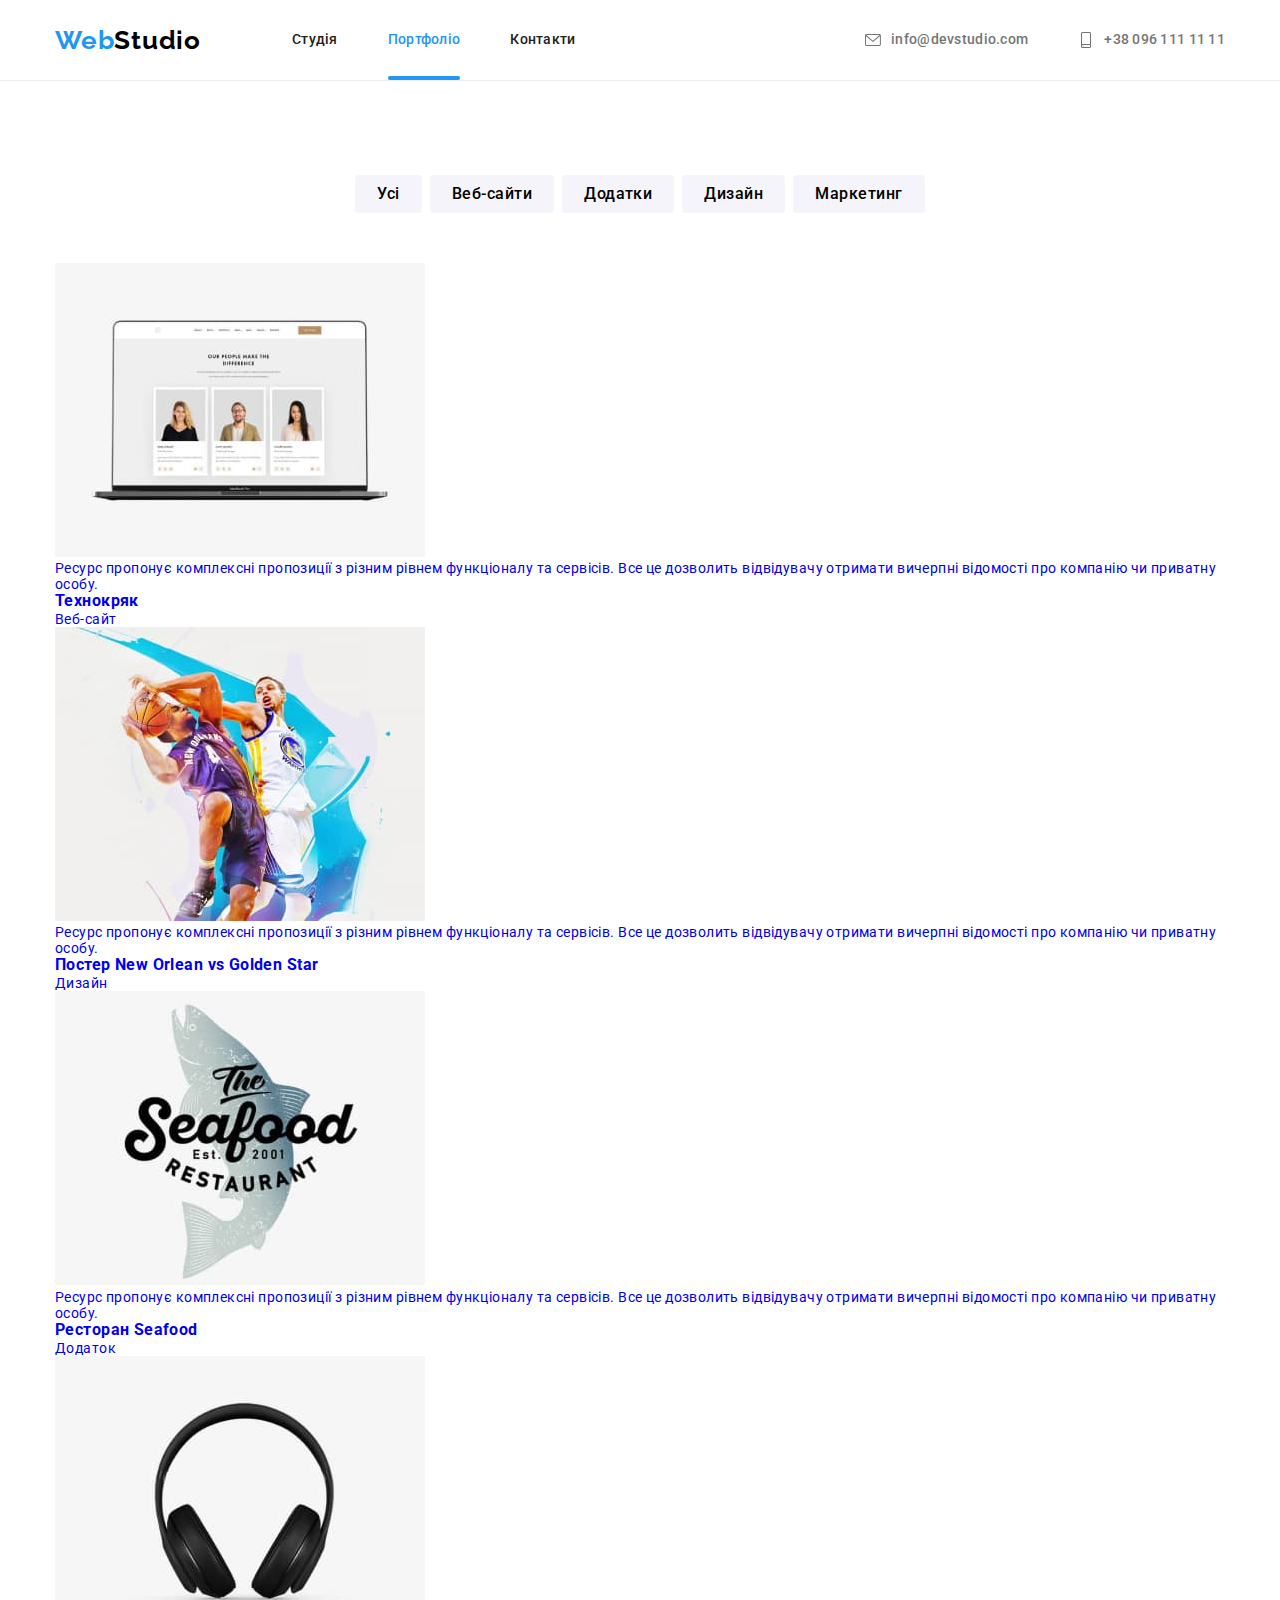
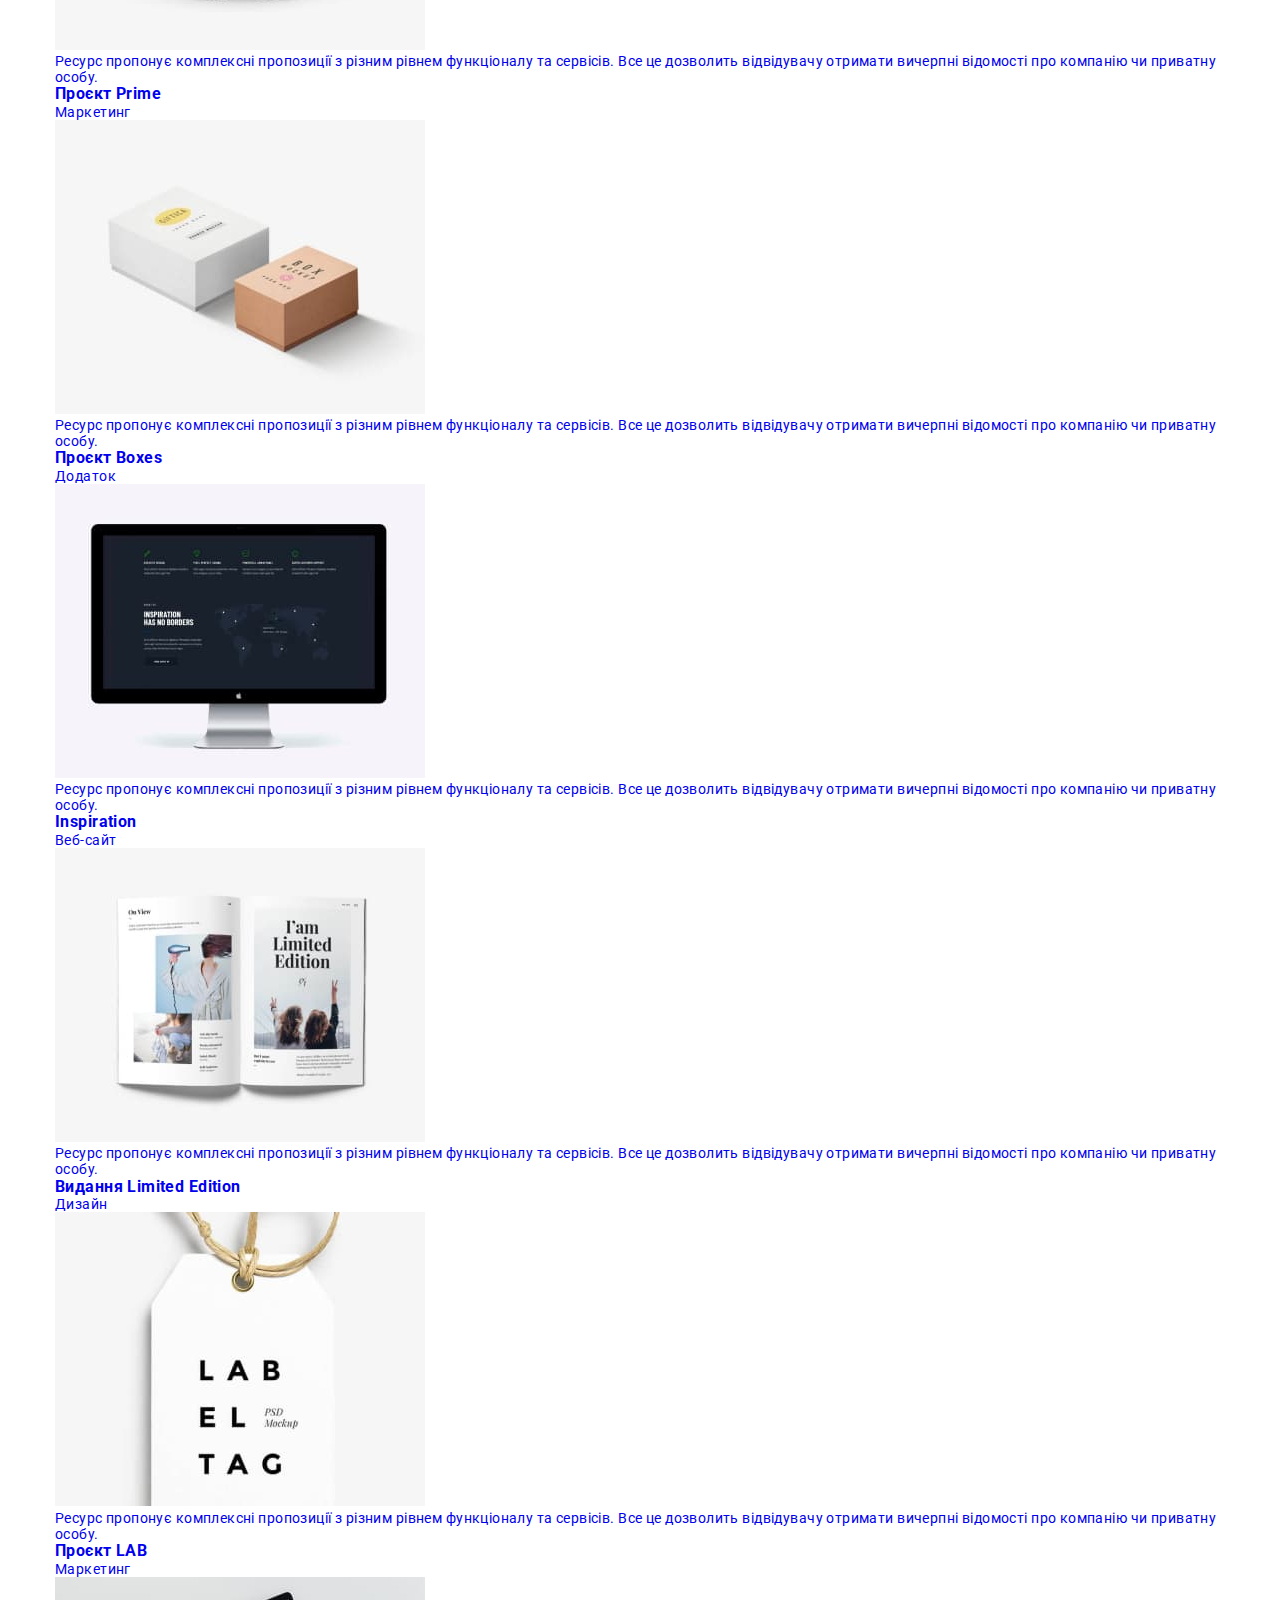
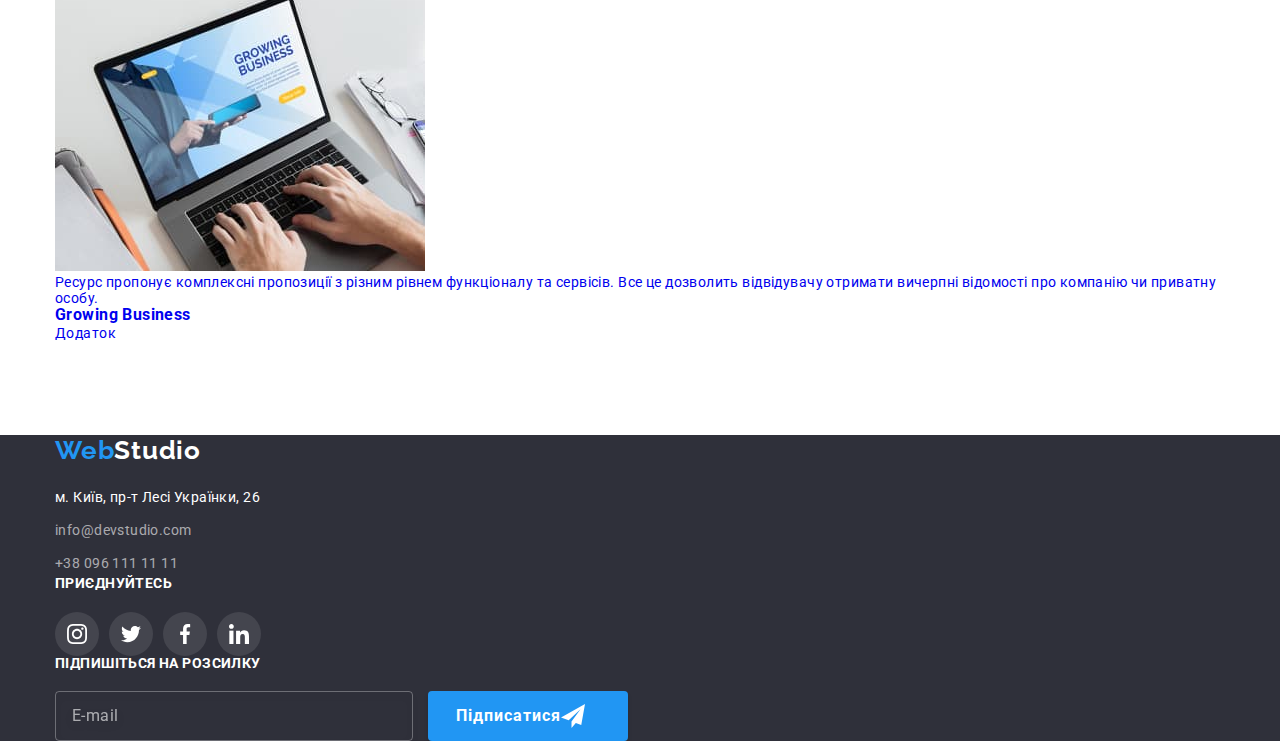
==== commit a6aaf6f0: "portfolio main & navigation block added" ====
--- a/portfolio.html
+++ b/portfolio.html
@@ -7,22 +7,19 @@
     <link href="https://fonts.googleapis.com/css2?family=Raleway:wght@700&family=Roboto:wght@400;500;700;900&display=swap" rel="stylesheet">
     <title>portfolio.html</title>
     <link rel="stylesheet" href="https://cdnjs.cloudflare.com/ajax/libs/modern-normalize/1.0.0/modern-normalize.min.css">
-    <link rel="stylesheet" href="./css/styles.css">
+    <link rel="stylesheet" href="./css/main.min.css">
 </head>
 <body>
     <!-- Header section -->
         <header class="header">
-            <div class="container header-content">
-                <nav class="header-navigation">
-                    <a class="header-label" href="./index.html" target="_self"><span class="header-logo">Web</span>Studio</a>
+            <div class="header__content container">
+                <nav class="header__navigation">
+                    <div class="logo"><a class="logo__label" href="./index.html" target="_self"><span
+                                class="logo__text">Web</span>Studio</a></div>
                     <ul class="header-nav header-nav--positioning">
-                        <li class="header-nav__item"><a
-                                class="header-nav__link header-nav__link--decoration"
-                                href="./index.html" target="_self">Студія</a></li>
-                        <li class="header-nav__item"><a class="header-nav__link header-nav__link--decoration header-nav__link--current"
-                                href="./portfolio.html" target="_self">Портфоліо</a></li>
-                        <li class="header-nav__item"><a class="header-nav__link header-nav__link--decoration"
-                                href="/">Контакти</a></li>
+                        <li class="header-nav__item"><a class="header-nav__link header-nav__link--decoration" href="./index.html" target="_self">Студія</a></li>
+                        <li class="header-nav__item"><a class="header-nav__link header-nav__link--decoration header-nav__link--current" href="./portfolio.html" target="_self">Портфоліо</a></li>
+                        <li class="header-nav__item"><a class="header-nav__link header-nav__link--decoration" href="/">Контакти</a></li>
                     </ul>
                 </nav>
                 <ul class="header-contact">
@@ -45,8 +42,8 @@
                 </ul>
             </div>
         </header>
-        <main>
-            <section class="padding--bottom padding--top">
+        <main class="main">
+            <section class="main__section padding--bottom padding--top">
                 <div class="container">
                     <h1 class="visually-hidden">All products</h1>
                         <ul class="portfolio-navigation">
--- a/css/main.min.css
+++ b/css/main.min.css
@@ -0,0 +1 @@
+/*! modern-normalize v1.1.0 | MIT License | https://github.com/sindresorhus/modern-normalize */*,::before,::after{-webkit-box-sizing:border-box;box-sizing:border-box}html{line-height:1.15;-webkit-text-size-adjust:100%;-moz-tab-size:4;-o-tab-size:4;tab-size:4}body{margin:0;font-family:system-ui,"Segoe UI",Roboto,Helvetica,Arial,sans-serif,"Apple Color Emoji","Segoe UI Emoji"}hr{height:0;color:inherit}abbr[title]{-webkit-text-decoration:underline dotted;text-decoration:underline dotted}b,strong{font-weight:bolder}code,kbd,samp,pre{font-family:ui-monospace,SFMono-Regular,Consolas,"Liberation Mono",Menlo,monospace;font-size:1em}small{font-size:80%}sub,sup{font-size:75%;line-height:0;position:relative;vertical-align:baseline}sub{bottom:-0.25em}sup{top:-0.5em}table{text-indent:0;border-color:inherit}button,input,optgroup,select,textarea{font-family:inherit;font-size:100%;line-height:1.15;margin:0}button,select{text-transform:none}button,[type=button],[type=reset],[type=submit]{-webkit-appearance:button}::-moz-focus-inner{border-style:none;padding:0}:-moz-focusring{outline:1px dotted ButtonText}:-moz-ui-invalid{box-shadow:none}legend{padding:0}progress{vertical-align:baseline}::-webkit-inner-spin-button,::-webkit-outer-spin-button{height:auto}[type=search]{-webkit-appearance:textfield;outline-offset:-2px}::-webkit-search-decoration{-webkit-appearance:none}::-webkit-file-upload-button{-webkit-appearance:button;font:inherit}summary{display:list-item}.container{width:1200px;padding:0 15px;margin-left:auto;margin-right:auto}body{font-family:"Roboto",sans-serif;font-size:14px;letter-spacing:.03em;background-color:#fff;color:#212121}h1,h2,h3,h4,h5,h6,p,ul{margin:0;padding:0}ul{list-style:none}a{text-decoration:none}.visually-hidden{position:absolute;white-space:nowrap;width:1px;height:1px;overflow:hidden;border:0;padding:0;clip:rect(0 0 0 0);-webkit-clip-path:inset(50%);clip-path:inset(50%);margin:-1px}.padding--top{padding-top:94px}.padding--bottom{padding-bottom:94px}.header__content,.header__navigation{display:-webkit-box;display:-ms-flexbox;display:flex;-webkit-box-align:center;-ms-flex-align:center;align-items:center}.logo__label{font-family:"Raleway";font-style:normal;font-weight:700;font-size:26px;line-height:1.19;letter-spacing:.03em;color:#000}.logo__text{color:#2196f3}.header-nav{display:-webkit-box;display:-ms-flexbox;display:flex}.header-nav__item{font-weight:500;font-size:14px;line-height:1.14;letter-spacing:.02em;color:#212121}.header-nav__item:not(:last-child){margin-right:50px}.header-nav__link{position:relative;font-style:normal;font-weight:500;font-size:14px;line-height:1.14;letter-spacing:.02em;color:#212121;-webkit-transition:color 250ms cubic-bezier(0.4, 0, 0.2, 1);transition:color 250ms cubic-bezier(0.4, 0, 0.2, 1)}.header-nav__link:focus,.header-nav__link:hover,.header-nav__link--current{color:#2196f3}.header-nav__link--current::after{position:absolute;content:"";bottom:0;left:0;width:100%;height:4px;border-radius:2px;background-color:#2196f3}.header-nav__link--decoration{display:-webkit-box;display:-ms-flexbox;display:flex;padding:32px 0}.header-nav--positioning{margin-left:91px}.header-contact{display:-webkit-box;display:-ms-flexbox;display:flex;margin-left:auto}.header-contact__item:not(:last-child){margin-right:50px}.header-contact__link{color:#757575;font-weight:500;font-size:14px;line-height:1.14;letter-spacing:.02em;-webkit-transition:color 250ms cubic-bezier(0.4, 0, 0.2, 1);transition:color 250ms cubic-bezier(0.4, 0, 0.2, 1)}.header-contact__link:hover,.header-contact__link:focus{color:#2196f3}.header-contact__link:visited{color:#757575}.header-contact__link--decoration{display:-webkit-box;display:-ms-flexbox;display:flex;padding:32px 0}.header-contact__icon{width:16px;height:16px;margin-right:10px;fill:#757575;-webkit-transition:fill 250ms cubic-bezier(0.4, 0, 0.2, 1);transition:fill 250ms cubic-bezier(0.4, 0, 0.2, 1)}.header-contact__link:focus .header-contact__icon,.header-contact__link:hover .header-contact__icon{fill:#2196f3}.hero{max-width:1600px;height:600px;background-image:-webkit-gradient(linear, left top, right top, from(rgba(47, 48, 58, 0.4)), to(rgba(47, 48, 58, 0.4))),url(../image/bgImg.jpg);background-image:linear-gradient(to right, rgba(47, 48, 58, 0.4), rgba(47, 48, 58, 0.4)),url(../image/bgImg.jpg);background-repeat:no-repeat;background-size:cover;background-position:center;margin-left:auto;margin-right:auto;background-color:#2f303a;text-align:center;padding-top:200px}.hero-content__title{font-style:normal;font-weight:900;font-size:44px;line-height:1.36;letter-spacing:.06em;text-transform:uppercase;color:#fff;margin-bottom:30px}.hero-content__button{background:#2196f3;padding:10px 32px;font-weight:700;font-size:16px;line-height:1.875;letter-spacing:.06em;color:#fff;-webkit-box-shadow:0px 4px 4px rgba(0,0,0,.15);box-shadow:0px 4px 4px rgba(0,0,0,.15);border-radius:4px;border:none;-webkit-transition:background 250ms cubic-bezier(0.4, 0, 0.2, 1),color 200ms cubic-bezier(0.4, 0, 0.2, 1);transition:background 250ms cubic-bezier(0.4, 0, 0.2, 1),color 200ms cubic-bezier(0.4, 0, 0.2, 1)}.hero-content__button:hover,.hero-content__button:focus{cursor:pointer;background:#188ce8}.advantages__list{display:-webkit-box;display:-ms-flexbox;display:flex}.advantages__item{display:inline-block;width:270px}.advantages__item:not(:last-child){margin-right:30px}.advantages__card{display:-webkit-box;display:-ms-flexbox;display:flex;-webkit-box-pack:center;-ms-flex-pack:center;justify-content:center;-webkit-box-align:center;-ms-flex-align:center;align-items:center;width:270px;height:140px;background-color:#f5f4fa}.advantages__title{font-weight:700;font-size:14px;line-height:16px;letter-spacing:.03em;text-transform:uppercase;color:#212121;padding-top:30px;padding-bottom:10px}.advantages__details{font-weight:400;font-size:14px;line-height:1.71;letter-spacing:.03em;color:#757575}.working__title{font-weight:700;font-size:36px;line-height:1.166666;letter-spacing:.03em;color:#212121;text-align:center;padding-bottom:50px}.working__list{display:-webkit-box;display:-ms-flexbox;display:flex;-webkit-box-pack:center;-ms-flex-pack:center;justify-content:center;-webkit-box-align:center;-ms-flex-align:center;align-items:center}.working__item:not(:last-child){margin-right:30px}.working__product-thumb{position:relative}.working__product-image{display:block}.working__product-text{position:absolute;display:-webkit-inline-box;display:-ms-inline-flexbox;display:inline-flex;-webkit-box-pack:center;-ms-flex-pack:center;justify-content:center;-webkit-box-align:center;-ms-flex-align:center;align-items:center;bottom:0;left:0;height:70px;width:100%;font-weight:700;font-size:14px;line-height:1.14;letter-spacing:.03em;text-transform:uppercase;color:#fff;background-color:rgba(47,48,58,.8);opacity:1}.team-block{background-color:#f5f5f5}.team-block__topic{text-align:center;padding-bottom:50px;font-weight:700;font-size:36px;line-height:1.16;letter-spacing:.03em;color:var(--color-2121)}.team-block__list{display:-webkit-box;display:-ms-flexbox;display:flex;-webkit-box-pack:center;-ms-flex-pack:center;justify-content:center}.team-block__item{-webkit-box-shadow:0px 1px 3px rgba(0,0,0,.12),0px 1px 1px rgba(0,0,0,.14),0px 2px 1px rgba(0,0,0,.2);box-shadow:0px 1px 3px rgba(0,0,0,.12),0px 1px 1px rgba(0,0,0,.14),0px 2px 1px rgba(0,0,0,.2);border-radius:0px 0px 4px 4px;background-color:#fff}.team-block__item:not(:last-child){margin-right:30px}.team-block__image{display:block}.developer{padding:30px 0}.developer__name{font-weight:500;font-size:16px;line-height:19px;text-align:center;letter-spacing:.03em;color:#212121}.developer__position{font-weight:400;font-size:16px;line-height:19px;text-align:center;letter-spacing:.03em;color:#757575;padding-top:10px}.social{display:-webkit-box;display:-ms-flexbox;display:flex;-webkit-box-pack:center;-ms-flex-pack:center;justify-content:center;-webkit-box-align:center;-ms-flex-align:center;align-items:center;padding-top:16px}.social__item:not(:last-child){padding-right:10px}.social__link{display:-webkit-inline-box;display:-ms-inline-flexbox;display:inline-flex;border-radius:50%;-webkit-transition:background-color 250ms cubic-bezier(0.4, 0, 0.2, 1);transition:background-color 250ms cubic-bezier(0.4, 0, 0.2, 1);padding:12px}.social__link:hover,.social__link:focus{background-color:#2196f3}.social__logo{fill:#afb1b8;-webkit-transition:fill 250ms cubic-bezier(0.4, 0, 0.2, 1);transition:fill 250ms cubic-bezier(0.4, 0, 0.2, 1)}.social__link:hover .social__logo,.social__link:focus .social__logo{fill:#fff}.our-works__topic{font-weight:700;font-size:36px;line-height:42px;text-align:center;letter-spacing:.03em;color:#212121;padding-bottom:50px}.our-works__list{display:-webkit-box;display:-ms-flexbox;display:flex}.our-works__item:not(:last-child){margin-right:30px}.our-works__link{display:-webkit-box;display:-ms-flexbox;display:flex;-webkit-box-pack:center;-ms-flex-pack:center;justify-content:center;-webkit-box-align:center;-ms-flex-align:center;align-items:center;width:170px;height:92px;border:1px solid #afb1b8;border-radius:4px;-webkit-transition-property:fill,border;transition-property:fill,border;-webkit-transition-duration:250ms;transition-duration:250ms;-webkit-transition-timing-function:cubic-bezier(0.4, 0, 0.2, 1);transition-timing-function:cubic-bezier(0.4, 0, 0.2, 1)}.our-works__link:hover,.our-works__link:focus{border:1px solid #2196f3}.our-works__logo{fill:#afb1b8;-webkit-transition-property:fill;transition-property:fill;-webkit-transition-duration:250ms;transition-duration:250ms;-webkit-transition-timing-function:cubic-bezier(0.4, 0, 0.2, 1);transition-timing-function:cubic-bezier(0.4, 0, 0.2, 1)}.our-works__link:hover .our-works__logo,.our-works__link:focus .our-works__logo{fill:#2196f3}.footer{background-color:#2f303a}.footer__content{display:-webkit-box;display:-ms-flexbox;display:flex;height:252px}.footer-address,.footer-social,.footer-subscribe{display:-webkit-box;display:-ms-flexbox;display:flex;-webkit-box-orient:vertical;-webkit-box-direction:normal;-ms-flex-direction:column;flex-direction:column;-webkit-box-pack:center;-ms-flex-pack:center;justify-content:center}.footer-address{margin-right:70px}.footer-address__logo{font-family:"Raleway";font-weight:700;font-size:26px;line-height:1.19;letter-spacing:.03em;color:#fff;padding-bottom:20px}.footer-address__label{color:#2196f3}.footer-address__location{font-style:normal;font-weight:400;font-size:14px;line-height:1.71;letter-spacing:.03em;color:#fff}.footer-address__contact{font-style:normal}.footer-address__item{display:block;padding-top:9px}.footer-address__link{font-weight:400;font-size:14px;line-height:1.71;letter-spacing:.03em;color:rgba(255,255,255,.6)}.footer-social__title{font-weight:700;font-size:14px;line-height:1.14;letter-spacing:.03em;text-transform:uppercase;color:#fff;padding-bottom:20px}.footer-social__list{display:-webkit-box;display:-ms-flexbox;display:flex}.footer-social__item:not(:last-child){margin-right:10px}.footer-social__link{background:rgba(255,255,255,.1)}.footer-social__logo{fill:#fff}.footer-subscribe{margin-left:auto}.footer-subscribe__label{display:block;font-weight:700;font-size:14px;line-height:1.14;letter-spacing:.03em;text-transform:uppercase;color:#fff;margin-bottom:20px}.footer-subscribe__input{width:358px;height:50px;padding:15px 16px;background-color:rgba(0,0,0,0);border:1px solid rgba(255,255,255,.3);-webkit-filter:drop-shadow(0px 4px 4px rgba(0, 0, 0, 0.15));filter:drop-shadow(0px 4px 4px rgba(0, 0, 0, 0.15));border-radius:4px;color:#fff}.footer-subscribe__input::-webkit-input-placeholder{background-color:rgba(0,0,0,0);font-style:normal;font-weight:400;font-size:16px;line-height:20px;letter-spacing:.03em;color:rgba(255,255,255,.6)}.footer-subscribe__input::-moz-placeholder{background-color:rgba(0,0,0,0);font-style:normal;font-weight:400;font-size:16px;line-height:20px;letter-spacing:.03em;color:rgba(255,255,255,.6)}.footer-subscribe__input:-ms-input-placeholder{background-color:rgba(0,0,0,0);font-style:normal;font-weight:400;font-size:16px;line-height:20px;letter-spacing:.03em;color:rgba(255,255,255,.6)}.footer-subscribe__input::-ms-input-placeholder{background-color:rgba(0,0,0,0);font-style:normal;font-weight:400;font-size:16px;line-height:20px;letter-spacing:.03em;color:rgba(255,255,255,.6)}.footer-subscribe__input::placeholder{background-color:rgba(0,0,0,0);font-style:normal;font-weight:400;font-size:16px;line-height:20px;letter-spacing:.03em;color:rgba(255,255,255,.6)}.footer-subscribe__button{display:-webkit-inline-box;display:-ms-inline-flexbox;display:inline-flex;width:200px;color:#fff;background:#2196f3;-webkit-box-shadow:0px 4px 4px rgba(0,0,0,.15);box-shadow:0px 4px 4px rgba(0,0,0,.15);border:none;border-radius:4px;margin-left:12px;font-weight:700;font-size:16px;line-height:30px;letter-spacing:.06em;-webkit-box-align:center;-ms-flex-align:center;align-items:center;padding:10px 28px;cursor:pointer;-webkit-transition:background-color 250ms cubic-bezier(0.4, 0, 0.2, 1);transition:background-color 250ms cubic-bezier(0.4, 0, 0.2, 1)}.footer-subscribe__button:hover,.footer-subscribe__button:focus{background-color:#188ce8}.footer-subscribe__icon{margin-left:10px}.backdrop{position:fixed;top:0;left:0;width:100%;height:100%;background-color:rgba(0,0,0,.2);opacity:1;scale:1;-webkit-transition:opacity 500ms ease,scale 500ms ease;transition:opacity 500ms ease,scale 500ms ease}.backdrop.is-hidden{opacity:0;scale:.2;pointer-events:none}.modal{position:absolute;top:50%;left:50%;-webkit-transform:translate(-50%, -50%);transform:translate(-50%, -50%);min-width:525px;background-color:#fff;-webkit-box-shadow:0px 1px 3px rgba(0,0,0,.12),0px 1px 1px rgba(0,0,0,.14),0px 2px 1px rgba(0,0,0,.2);box-shadow:0px 1px 3px rgba(0,0,0,.12),0px 1px 1px rgba(0,0,0,.14),0px 2px 1px rgba(0,0,0,.2);border-radius:4px}.modal__button{position:absolute;display:-webkit-box;display:-ms-flexbox;display:flex;-webkit-box-pack:center;-ms-flex-pack:center;justify-content:center;-webkit-box-align:center;-ms-flex-align:center;align-items:center;right:8px;top:8px;width:30px;height:30px;border-radius:50%;border:1px solid rgba(0,0,0,.1);color:#000;background-color:rgba(0,0,0,0);cursor:pointer}.modal__icon{fill:#000;-webkit-transition:fill 250ms cubic-bezier(0.4, 0, 0.2, 1);transition:fill 250ms cubic-bezier(0.4, 0, 0.2, 1)}.modal__button:hover .modal__icon{fill:#2196f3}.modal-content{padding:44px 44px 36px 36px}.modal-content__title{display:block;font-weight:700;font-size:20px;line-height:1.15;text-align:center;letter-spacing:.03em;color:#212121;margin-bottom:12px}.modal-content__block{position:relative;display:-webkit-box;display:-ms-flexbox;display:flex;-webkit-box-orient:vertical;-webkit-box-direction:normal;-ms-flex-direction:column;flex-direction:column;margin-top:4px;margin-bottom:10px}.modal-content__label{font-weight:400;font-size:12px;line-height:1.17;letter-spacing:.01em;color:#757575}.modal-content__input{height:40px;border:1px solid rgba(33,33,33,.2);border-radius:4px;padding-left:41px;margin-top:4px;-webkit-transition:border 250ms cubic-bezier(0.4, 0, 0.2, 1);transition:border 250ms cubic-bezier(0.4, 0, 0.2, 1)}.modal-content__input:hover,.modal-content__input:focus{border:1px solid #2196f3;cursor:pointer}.modal-content__icon{position:absolute;width:18px;height:18px;bottom:11px;left:15px;-webkit-transition:fill 250ms cubic-bezier(0.4, 0, 0.2, 1);transition:fill 250ms cubic-bezier(0.4, 0, 0.2, 1)}.modal-content__input:hover+.modal-content__icon,.modal-content__input:focus+.modal-content__icon,.modal-content__icon:hover,.modal-content__icon:focus{fill:#2196f3}.modal-content__comments-label{display:block}.modal-content__comments-area{resize:none;margin-top:4px;height:120px;width:100%;border:1px solid rgba(33,33,33,.2);border-radius:4px;padding:12px 16px;font-weight:400;-webkit-transition:border 250ms cubic-bezier(0.4, 0, 0.2, 1);transition:border 250ms cubic-bezier(0.4, 0, 0.2, 1)}.modal-content__comments-area:hover,.modal-content__comments-area:focus{border:1px solid #2196f3}.modal-content__comments-area::-webkit-input-placeholder{font-size:12px;line-height:1.17;letter-spacing:.01em;color:rgba(117,117,117,.5)}.modal-content__comments-area::-moz-placeholder{font-size:12px;line-height:1.17;letter-spacing:.01em;color:rgba(117,117,117,.5)}.modal-content__comments-area:-ms-input-placeholder{font-size:12px;line-height:1.17;letter-spacing:.01em;color:rgba(117,117,117,.5)}.modal-content__comments-area::-ms-input-placeholder{font-size:12px;line-height:1.17;letter-spacing:.01em;color:rgba(117,117,117,.5)}.modal-content__comments-area::placeholder{font-size:12px;line-height:1.17;letter-spacing:.01em;color:rgba(117,117,117,.5)}.modal-content__button{display:block;width:200px;height:50px;background:#2196f3;-webkit-box-shadow:0px 4px 4px rgba(0,0,0,.15);box-shadow:0px 4px 4px rgba(0,0,0,.15);border:none;border-radius:4px;font-weight:700;font-size:16px;line-height:30px;letter-spacing:.06em;color:#fff;margin-left:auto;margin-right:auto;-webkit-transition-property:background,"box-shadow","box-shadow";transition-property:background,"box-shadow","box-shadow";transition-property:background,"box-shadow";-webkit-transition-duration:250ms;transition-duration:250ms;-webkit-transition-timing-function:cubic-bezier(0.4, 0, 0.2, 1);transition-timing-function:cubic-bezier(0.4, 0, 0.2, 1)}.modal-content__button:hover{background:#188ce8;-webkit-box-shadow:0px 4px 4px rgba(0,0,0,.15);box-shadow:0px 4px 4px rgba(0,0,0,.15);cursor:pointer}.policy{display:-webkit-box;display:-ms-flexbox;display:flex;-webkit-box-align:center;-ms-flex-align:center;align-items:center;margin-top:20px;margin-bottom:30px}.policy__label{display:-webkit-box;display:-ms-flexbox;display:flex;-webkit-box-align:center;-ms-flex-align:center;align-items:center;color:#757575;font-style:normal;font-weight:400;font-size:14px;line-height:1.714;padding-left:48px}.policy__input{position:absolute;width:1px;height:1px;overflow:hidden;border:0;padding:0;clip:rect(0 0 0 0)}.policy__input:checked+.policy__text{background-image:url(../image/icon-checked-blue.svg);background-size:contain;background-color:#2196f3}.policy__text{position:absolute;width:16px;height:15px;border:1.5px solid #000;border-radius:2px;margin-left:-28px;-webkit-transition:border 250ms cubic-bezier(0.4, 0, 0.2, 1);transition:border 250ms cubic-bezier(0.4, 0, 0.2, 1)}.policy__input:hover+.policy__text,.policy__input:focus+.policy__text{border:1.5px solid #2196f3}.policy__link{font-weight:400;font-size:14px;line-height:1.714;letter-spacing:.03em;-webkit-text-decoration-line:underline;text-decoration-line:underline;color:#2196f3;padding-left:5px}.main{border-top:1px solid #ececec}.portfolio-navigation{display:-webkit-box;display:-ms-flexbox;display:flex;-webkit-box-pack:center;-ms-flex-pack:center;justify-content:center;margin-bottom:50px}.portfolio-navigation__item:not(:last-child){margin-right:8px}.portfolio-navigation__button{font-family:inherit;cursor:pointer;padding:6px 22px;background:#f5f4fa;border-radius:4px;border:none;font-weight:500;font-size:16px;line-height:1.625;letter-spacing:.03em;-webkit-transition-property:color,background,-webkit-box-shadow;transition-property:color,background,-webkit-box-shadow;transition-property:color,background,box-shadow;transition-property:color,background,box-shadow,-webkit-box-shadow;-webkit-transition-duration:250ms;transition-duration:250ms;-webkit-transition-timing-function:cubic-bezier(0.4, 0, 0.2, 1);transition-timing-function:cubic-bezier(0.4, 0, 0.2, 1)}.portfolio-navigation__button:hover,.portfolio-navigation__button:focus{background:#2196f3;-webkit-box-shadow:0px 3px 1px rgba(0,0,0,.1),0px 1px 2px rgba(0,0,0,.08),0px 2px 2px rgba(0,0,0,.12);box-shadow:0px 3px 1px rgba(0,0,0,.1),0px 1px 2px rgba(0,0,0,.08),0px 2px 2px rgba(0,0,0,.12);color:#fff}/*# sourceMappingURL=main.min.css.map */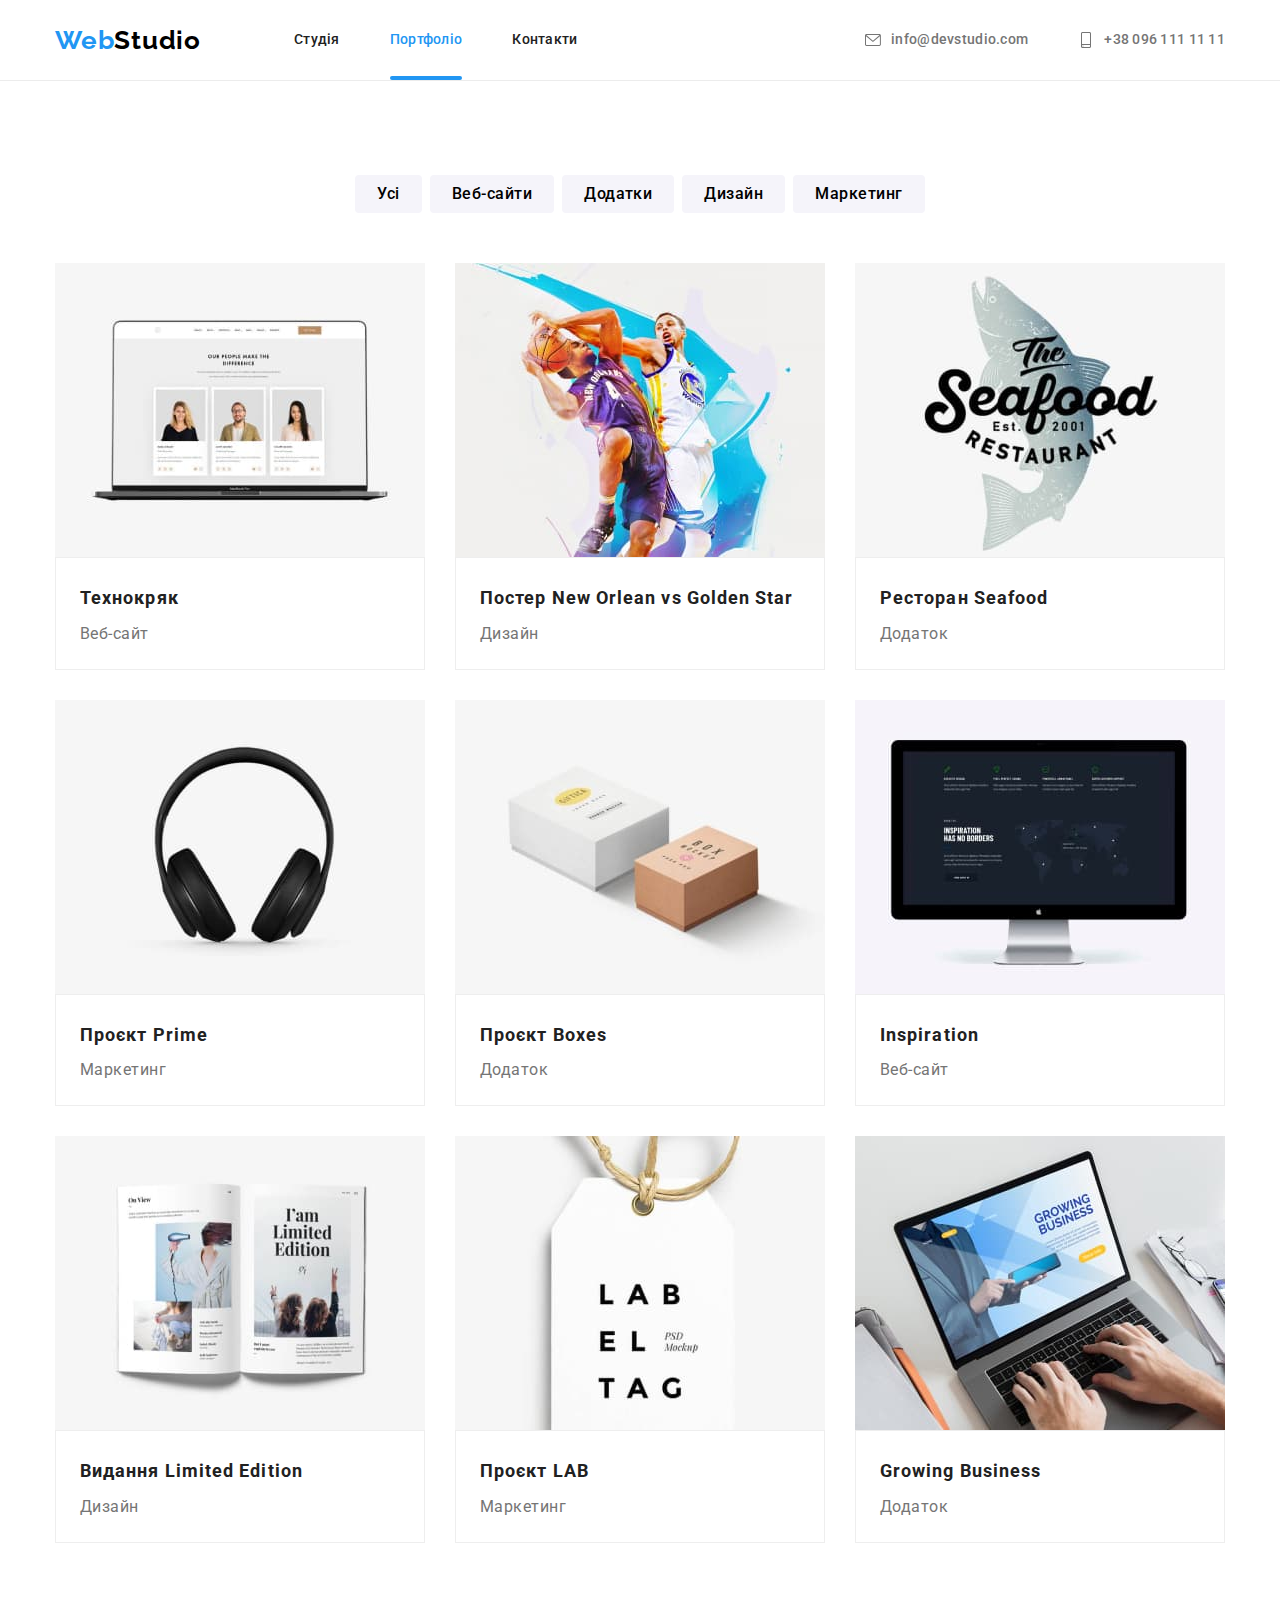
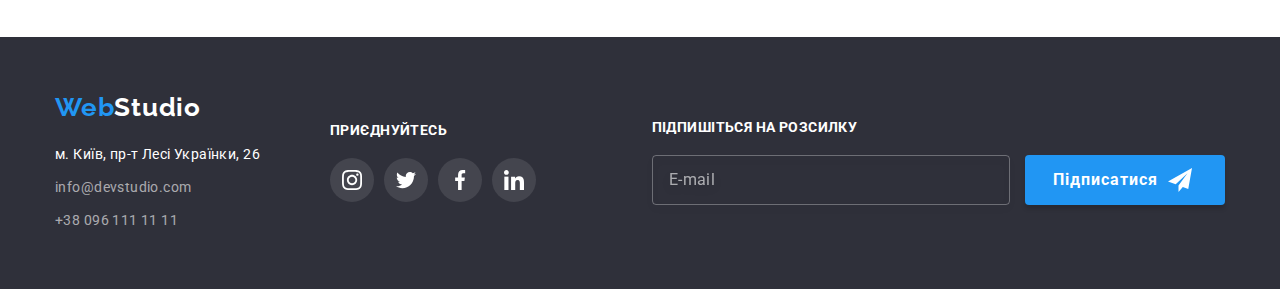
==== commit f806edca: "portfolio product and footer completed" ====
--- a/portfolio.html
+++ b/portfolio.html
@@ -199,7 +199,7 @@
         </main>
         <!-- Footer Section -->
         <footer class="footer">
-            <div class="footer-content container">
+            <div class="footer__content container">
                 <div class="footer-address">
                     <a href="./index.html" target="_self" class="footer-address__logo"><span
                             class="footer-address__label">Web</span>Studio</a>
@@ -252,7 +252,7 @@
                         <input class="footer-subscribe__input" type="email" name="email" id="email" placeholder="E-mail">
                         <button class="footer-subscribe__button" type="submit">
                             Підписатися
-                            <svg height="24" width="24">
+                            <svg class="footer-subscribe__icon" height="24" width="24">
                                 <use href="./image/icons.svg#icon-send"></use>
                             </svg>
                         </button>
--- a/css/main.min.css
+++ b/css/main.min.css
@@ -1 +1 @@
-/*! modern-normalize v1.1.0 | MIT License | https://github.com/sindresorhus/modern-normalize */*,::before,::after{-webkit-box-sizing:border-box;box-sizing:border-box}html{line-height:1.15;-webkit-text-size-adjust:100%;-moz-tab-size:4;-o-tab-size:4;tab-size:4}body{margin:0;font-family:system-ui,"Segoe UI",Roboto,Helvetica,Arial,sans-serif,"Apple Color Emoji","Segoe UI Emoji"}hr{height:0;color:inherit}abbr[title]{-webkit-text-decoration:underline dotted;text-decoration:underline dotted}b,strong{font-weight:bolder}code,kbd,samp,pre{font-family:ui-monospace,SFMono-Regular,Consolas,"Liberation Mono",Menlo,monospace;font-size:1em}small{font-size:80%}sub,sup{font-size:75%;line-height:0;position:relative;vertical-align:baseline}sub{bottom:-0.25em}sup{top:-0.5em}table{text-indent:0;border-color:inherit}button,input,optgroup,select,textarea{font-family:inherit;font-size:100%;line-height:1.15;margin:0}button,select{text-transform:none}button,[type=button],[type=reset],[type=submit]{-webkit-appearance:button}::-moz-focus-inner{border-style:none;padding:0}:-moz-focusring{outline:1px dotted ButtonText}:-moz-ui-invalid{box-shadow:none}legend{padding:0}progress{vertical-align:baseline}::-webkit-inner-spin-button,::-webkit-outer-spin-button{height:auto}[type=search]{-webkit-appearance:textfield;outline-offset:-2px}::-webkit-search-decoration{-webkit-appearance:none}::-webkit-file-upload-button{-webkit-appearance:button;font:inherit}summary{display:list-item}.container{width:1200px;padding:0 15px;margin-left:auto;margin-right:auto}body{font-family:"Roboto",sans-serif;font-size:14px;letter-spacing:.03em;background-color:#fff;color:#212121}h1,h2,h3,h4,h5,h6,p,ul{margin:0;padding:0}ul{list-style:none}a{text-decoration:none}.visually-hidden{position:absolute;white-space:nowrap;width:1px;height:1px;overflow:hidden;border:0;padding:0;clip:rect(0 0 0 0);-webkit-clip-path:inset(50%);clip-path:inset(50%);margin:-1px}.padding--top{padding-top:94px}.padding--bottom{padding-bottom:94px}.header__content,.header__navigation{display:-webkit-box;display:-ms-flexbox;display:flex;-webkit-box-align:center;-ms-flex-align:center;align-items:center}.logo__label{font-family:"Raleway";font-style:normal;font-weight:700;font-size:26px;line-height:1.19;letter-spacing:.03em;color:#000}.logo__text{color:#2196f3}.header-nav{display:-webkit-box;display:-ms-flexbox;display:flex}.header-nav__item{font-weight:500;font-size:14px;line-height:1.14;letter-spacing:.02em;color:#212121}.header-nav__item:not(:last-child){margin-right:50px}.header-nav__link{position:relative;font-style:normal;font-weight:500;font-size:14px;line-height:1.14;letter-spacing:.02em;color:#212121;-webkit-transition:color 250ms cubic-bezier(0.4, 0, 0.2, 1);transition:color 250ms cubic-bezier(0.4, 0, 0.2, 1)}.header-nav__link:focus,.header-nav__link:hover,.header-nav__link--current{color:#2196f3}.header-nav__link--current::after{position:absolute;content:"";bottom:0;left:0;width:100%;height:4px;border-radius:2px;background-color:#2196f3}.header-nav__link--decoration{display:-webkit-box;display:-ms-flexbox;display:flex;padding:32px 0}.header-nav--positioning{margin-left:91px}.header-contact{display:-webkit-box;display:-ms-flexbox;display:flex;margin-left:auto}.header-contact__item:not(:last-child){margin-right:50px}.header-contact__link{color:#757575;font-weight:500;font-size:14px;line-height:1.14;letter-spacing:.02em;-webkit-transition:color 250ms cubic-bezier(0.4, 0, 0.2, 1);transition:color 250ms cubic-bezier(0.4, 0, 0.2, 1)}.header-contact__link:hover,.header-contact__link:focus{color:#2196f3}.header-contact__link:visited{color:#757575}.header-contact__link--decoration{display:-webkit-box;display:-ms-flexbox;display:flex;padding:32px 0}.header-contact__icon{width:16px;height:16px;margin-right:10px;fill:#757575;-webkit-transition:fill 250ms cubic-bezier(0.4, 0, 0.2, 1);transition:fill 250ms cubic-bezier(0.4, 0, 0.2, 1)}.header-contact__link:focus .header-contact__icon,.header-contact__link:hover .header-contact__icon{fill:#2196f3}.hero{max-width:1600px;height:600px;background-image:-webkit-gradient(linear, left top, right top, from(rgba(47, 48, 58, 0.4)), to(rgba(47, 48, 58, 0.4))),url(../image/bgImg.jpg);background-image:linear-gradient(to right, rgba(47, 48, 58, 0.4), rgba(47, 48, 58, 0.4)),url(../image/bgImg.jpg);background-repeat:no-repeat;background-size:cover;background-position:center;margin-left:auto;margin-right:auto;background-color:#2f303a;text-align:center;padding-top:200px}.hero-content__title{font-style:normal;font-weight:900;font-size:44px;line-height:1.36;letter-spacing:.06em;text-transform:uppercase;color:#fff;margin-bottom:30px}.hero-content__button{background:#2196f3;padding:10px 32px;font-weight:700;font-size:16px;line-height:1.875;letter-spacing:.06em;color:#fff;-webkit-box-shadow:0px 4px 4px rgba(0,0,0,.15);box-shadow:0px 4px 4px rgba(0,0,0,.15);border-radius:4px;border:none;-webkit-transition:background 250ms cubic-bezier(0.4, 0, 0.2, 1),color 200ms cubic-bezier(0.4, 0, 0.2, 1);transition:background 250ms cubic-bezier(0.4, 0, 0.2, 1),color 200ms cubic-bezier(0.4, 0, 0.2, 1)}.hero-content__button:hover,.hero-content__button:focus{cursor:pointer;background:#188ce8}.advantages__list{display:-webkit-box;display:-ms-flexbox;display:flex}.advantages__item{display:inline-block;width:270px}.advantages__item:not(:last-child){margin-right:30px}.advantages__card{display:-webkit-box;display:-ms-flexbox;display:flex;-webkit-box-pack:center;-ms-flex-pack:center;justify-content:center;-webkit-box-align:center;-ms-flex-align:center;align-items:center;width:270px;height:140px;background-color:#f5f4fa}.advantages__title{font-weight:700;font-size:14px;line-height:16px;letter-spacing:.03em;text-transform:uppercase;color:#212121;padding-top:30px;padding-bottom:10px}.advantages__details{font-weight:400;font-size:14px;line-height:1.71;letter-spacing:.03em;color:#757575}.working__title{font-weight:700;font-size:36px;line-height:1.166666;letter-spacing:.03em;color:#212121;text-align:center;padding-bottom:50px}.working__list{display:-webkit-box;display:-ms-flexbox;display:flex;-webkit-box-pack:center;-ms-flex-pack:center;justify-content:center;-webkit-box-align:center;-ms-flex-align:center;align-items:center}.working__item:not(:last-child){margin-right:30px}.working__product-thumb{position:relative}.working__product-image{display:block}.working__product-text{position:absolute;display:-webkit-inline-box;display:-ms-inline-flexbox;display:inline-flex;-webkit-box-pack:center;-ms-flex-pack:center;justify-content:center;-webkit-box-align:center;-ms-flex-align:center;align-items:center;bottom:0;left:0;height:70px;width:100%;font-weight:700;font-size:14px;line-height:1.14;letter-spacing:.03em;text-transform:uppercase;color:#fff;background-color:rgba(47,48,58,.8);opacity:1}.team-block{background-color:#f5f5f5}.team-block__topic{text-align:center;padding-bottom:50px;font-weight:700;font-size:36px;line-height:1.16;letter-spacing:.03em;color:var(--color-2121)}.team-block__list{display:-webkit-box;display:-ms-flexbox;display:flex;-webkit-box-pack:center;-ms-flex-pack:center;justify-content:center}.team-block__item{-webkit-box-shadow:0px 1px 3px rgba(0,0,0,.12),0px 1px 1px rgba(0,0,0,.14),0px 2px 1px rgba(0,0,0,.2);box-shadow:0px 1px 3px rgba(0,0,0,.12),0px 1px 1px rgba(0,0,0,.14),0px 2px 1px rgba(0,0,0,.2);border-radius:0px 0px 4px 4px;background-color:#fff}.team-block__item:not(:last-child){margin-right:30px}.team-block__image{display:block}.developer{padding:30px 0}.developer__name{font-weight:500;font-size:16px;line-height:19px;text-align:center;letter-spacing:.03em;color:#212121}.developer__position{font-weight:400;font-size:16px;line-height:19px;text-align:center;letter-spacing:.03em;color:#757575;padding-top:10px}.social{display:-webkit-box;display:-ms-flexbox;display:flex;-webkit-box-pack:center;-ms-flex-pack:center;justify-content:center;-webkit-box-align:center;-ms-flex-align:center;align-items:center;padding-top:16px}.social__item:not(:last-child){padding-right:10px}.social__link{display:-webkit-inline-box;display:-ms-inline-flexbox;display:inline-flex;border-radius:50%;-webkit-transition:background-color 250ms cubic-bezier(0.4, 0, 0.2, 1);transition:background-color 250ms cubic-bezier(0.4, 0, 0.2, 1);padding:12px}.social__link:hover,.social__link:focus{background-color:#2196f3}.social__logo{fill:#afb1b8;-webkit-transition:fill 250ms cubic-bezier(0.4, 0, 0.2, 1);transition:fill 250ms cubic-bezier(0.4, 0, 0.2, 1)}.social__link:hover .social__logo,.social__link:focus .social__logo{fill:#fff}.our-works__topic{font-weight:700;font-size:36px;line-height:42px;text-align:center;letter-spacing:.03em;color:#212121;padding-bottom:50px}.our-works__list{display:-webkit-box;display:-ms-flexbox;display:flex}.our-works__item:not(:last-child){margin-right:30px}.our-works__link{display:-webkit-box;display:-ms-flexbox;display:flex;-webkit-box-pack:center;-ms-flex-pack:center;justify-content:center;-webkit-box-align:center;-ms-flex-align:center;align-items:center;width:170px;height:92px;border:1px solid #afb1b8;border-radius:4px;-webkit-transition-property:fill,border;transition-property:fill,border;-webkit-transition-duration:250ms;transition-duration:250ms;-webkit-transition-timing-function:cubic-bezier(0.4, 0, 0.2, 1);transition-timing-function:cubic-bezier(0.4, 0, 0.2, 1)}.our-works__link:hover,.our-works__link:focus{border:1px solid #2196f3}.our-works__logo{fill:#afb1b8;-webkit-transition-property:fill;transition-property:fill;-webkit-transition-duration:250ms;transition-duration:250ms;-webkit-transition-timing-function:cubic-bezier(0.4, 0, 0.2, 1);transition-timing-function:cubic-bezier(0.4, 0, 0.2, 1)}.our-works__link:hover .our-works__logo,.our-works__link:focus .our-works__logo{fill:#2196f3}.footer{background-color:#2f303a}.footer__content{display:-webkit-box;display:-ms-flexbox;display:flex;height:252px}.footer-address,.footer-social,.footer-subscribe{display:-webkit-box;display:-ms-flexbox;display:flex;-webkit-box-orient:vertical;-webkit-box-direction:normal;-ms-flex-direction:column;flex-direction:column;-webkit-box-pack:center;-ms-flex-pack:center;justify-content:center}.footer-address{margin-right:70px}.footer-address__logo{font-family:"Raleway";font-weight:700;font-size:26px;line-height:1.19;letter-spacing:.03em;color:#fff;padding-bottom:20px}.footer-address__label{color:#2196f3}.footer-address__location{font-style:normal;font-weight:400;font-size:14px;line-height:1.71;letter-spacing:.03em;color:#fff}.footer-address__contact{font-style:normal}.footer-address__item{display:block;padding-top:9px}.footer-address__link{font-weight:400;font-size:14px;line-height:1.71;letter-spacing:.03em;color:rgba(255,255,255,.6)}.footer-social__title{font-weight:700;font-size:14px;line-height:1.14;letter-spacing:.03em;text-transform:uppercase;color:#fff;padding-bottom:20px}.footer-social__list{display:-webkit-box;display:-ms-flexbox;display:flex}.footer-social__item:not(:last-child){margin-right:10px}.footer-social__link{background:rgba(255,255,255,.1)}.footer-social__logo{fill:#fff}.footer-subscribe{margin-left:auto}.footer-subscribe__label{display:block;font-weight:700;font-size:14px;line-height:1.14;letter-spacing:.03em;text-transform:uppercase;color:#fff;margin-bottom:20px}.footer-subscribe__input{width:358px;height:50px;padding:15px 16px;background-color:rgba(0,0,0,0);border:1px solid rgba(255,255,255,.3);-webkit-filter:drop-shadow(0px 4px 4px rgba(0, 0, 0, 0.15));filter:drop-shadow(0px 4px 4px rgba(0, 0, 0, 0.15));border-radius:4px;color:#fff}.footer-subscribe__input::-webkit-input-placeholder{background-color:rgba(0,0,0,0);font-style:normal;font-weight:400;font-size:16px;line-height:20px;letter-spacing:.03em;color:rgba(255,255,255,.6)}.footer-subscribe__input::-moz-placeholder{background-color:rgba(0,0,0,0);font-style:normal;font-weight:400;font-size:16px;line-height:20px;letter-spacing:.03em;color:rgba(255,255,255,.6)}.footer-subscribe__input:-ms-input-placeholder{background-color:rgba(0,0,0,0);font-style:normal;font-weight:400;font-size:16px;line-height:20px;letter-spacing:.03em;color:rgba(255,255,255,.6)}.footer-subscribe__input::-ms-input-placeholder{background-color:rgba(0,0,0,0);font-style:normal;font-weight:400;font-size:16px;line-height:20px;letter-spacing:.03em;color:rgba(255,255,255,.6)}.footer-subscribe__input::placeholder{background-color:rgba(0,0,0,0);font-style:normal;font-weight:400;font-size:16px;line-height:20px;letter-spacing:.03em;color:rgba(255,255,255,.6)}.footer-subscribe__button{display:-webkit-inline-box;display:-ms-inline-flexbox;display:inline-flex;width:200px;color:#fff;background:#2196f3;-webkit-box-shadow:0px 4px 4px rgba(0,0,0,.15);box-shadow:0px 4px 4px rgba(0,0,0,.15);border:none;border-radius:4px;margin-left:12px;font-weight:700;font-size:16px;line-height:30px;letter-spacing:.06em;-webkit-box-align:center;-ms-flex-align:center;align-items:center;padding:10px 28px;cursor:pointer;-webkit-transition:background-color 250ms cubic-bezier(0.4, 0, 0.2, 1);transition:background-color 250ms cubic-bezier(0.4, 0, 0.2, 1)}.footer-subscribe__button:hover,.footer-subscribe__button:focus{background-color:#188ce8}.footer-subscribe__icon{margin-left:10px}.backdrop{position:fixed;top:0;left:0;width:100%;height:100%;background-color:rgba(0,0,0,.2);opacity:1;scale:1;-webkit-transition:opacity 500ms ease,scale 500ms ease;transition:opacity 500ms ease,scale 500ms ease}.backdrop.is-hidden{opacity:0;scale:.2;pointer-events:none}.modal{position:absolute;top:50%;left:50%;-webkit-transform:translate(-50%, -50%);transform:translate(-50%, -50%);min-width:525px;background-color:#fff;-webkit-box-shadow:0px 1px 3px rgba(0,0,0,.12),0px 1px 1px rgba(0,0,0,.14),0px 2px 1px rgba(0,0,0,.2);box-shadow:0px 1px 3px rgba(0,0,0,.12),0px 1px 1px rgba(0,0,0,.14),0px 2px 1px rgba(0,0,0,.2);border-radius:4px}.modal__button{position:absolute;display:-webkit-box;display:-ms-flexbox;display:flex;-webkit-box-pack:center;-ms-flex-pack:center;justify-content:center;-webkit-box-align:center;-ms-flex-align:center;align-items:center;right:8px;top:8px;width:30px;height:30px;border-radius:50%;border:1px solid rgba(0,0,0,.1);color:#000;background-color:rgba(0,0,0,0);cursor:pointer}.modal__icon{fill:#000;-webkit-transition:fill 250ms cubic-bezier(0.4, 0, 0.2, 1);transition:fill 250ms cubic-bezier(0.4, 0, 0.2, 1)}.modal__button:hover .modal__icon{fill:#2196f3}.modal-content{padding:44px 44px 36px 36px}.modal-content__title{display:block;font-weight:700;font-size:20px;line-height:1.15;text-align:center;letter-spacing:.03em;color:#212121;margin-bottom:12px}.modal-content__block{position:relative;display:-webkit-box;display:-ms-flexbox;display:flex;-webkit-box-orient:vertical;-webkit-box-direction:normal;-ms-flex-direction:column;flex-direction:column;margin-top:4px;margin-bottom:10px}.modal-content__label{font-weight:400;font-size:12px;line-height:1.17;letter-spacing:.01em;color:#757575}.modal-content__input{height:40px;border:1px solid rgba(33,33,33,.2);border-radius:4px;padding-left:41px;margin-top:4px;-webkit-transition:border 250ms cubic-bezier(0.4, 0, 0.2, 1);transition:border 250ms cubic-bezier(0.4, 0, 0.2, 1)}.modal-content__input:hover,.modal-content__input:focus{border:1px solid #2196f3;cursor:pointer}.modal-content__icon{position:absolute;width:18px;height:18px;bottom:11px;left:15px;-webkit-transition:fill 250ms cubic-bezier(0.4, 0, 0.2, 1);transition:fill 250ms cubic-bezier(0.4, 0, 0.2, 1)}.modal-content__input:hover+.modal-content__icon,.modal-content__input:focus+.modal-content__icon,.modal-content__icon:hover,.modal-content__icon:focus{fill:#2196f3}.modal-content__comments-label{display:block}.modal-content__comments-area{resize:none;margin-top:4px;height:120px;width:100%;border:1px solid rgba(33,33,33,.2);border-radius:4px;padding:12px 16px;font-weight:400;-webkit-transition:border 250ms cubic-bezier(0.4, 0, 0.2, 1);transition:border 250ms cubic-bezier(0.4, 0, 0.2, 1)}.modal-content__comments-area:hover,.modal-content__comments-area:focus{border:1px solid #2196f3}.modal-content__comments-area::-webkit-input-placeholder{font-size:12px;line-height:1.17;letter-spacing:.01em;color:rgba(117,117,117,.5)}.modal-content__comments-area::-moz-placeholder{font-size:12px;line-height:1.17;letter-spacing:.01em;color:rgba(117,117,117,.5)}.modal-content__comments-area:-ms-input-placeholder{font-size:12px;line-height:1.17;letter-spacing:.01em;color:rgba(117,117,117,.5)}.modal-content__comments-area::-ms-input-placeholder{font-size:12px;line-height:1.17;letter-spacing:.01em;color:rgba(117,117,117,.5)}.modal-content__comments-area::placeholder{font-size:12px;line-height:1.17;letter-spacing:.01em;color:rgba(117,117,117,.5)}.modal-content__button{display:block;width:200px;height:50px;background:#2196f3;-webkit-box-shadow:0px 4px 4px rgba(0,0,0,.15);box-shadow:0px 4px 4px rgba(0,0,0,.15);border:none;border-radius:4px;font-weight:700;font-size:16px;line-height:30px;letter-spacing:.06em;color:#fff;margin-left:auto;margin-right:auto;-webkit-transition-property:background,"box-shadow","box-shadow";transition-property:background,"box-shadow","box-shadow";transition-property:background,"box-shadow";-webkit-transition-duration:250ms;transition-duration:250ms;-webkit-transition-timing-function:cubic-bezier(0.4, 0, 0.2, 1);transition-timing-function:cubic-bezier(0.4, 0, 0.2, 1)}.modal-content__button:hover{background:#188ce8;-webkit-box-shadow:0px 4px 4px rgba(0,0,0,.15);box-shadow:0px 4px 4px rgba(0,0,0,.15);cursor:pointer}.policy{display:-webkit-box;display:-ms-flexbox;display:flex;-webkit-box-align:center;-ms-flex-align:center;align-items:center;margin-top:20px;margin-bottom:30px}.policy__label{display:-webkit-box;display:-ms-flexbox;display:flex;-webkit-box-align:center;-ms-flex-align:center;align-items:center;color:#757575;font-style:normal;font-weight:400;font-size:14px;line-height:1.714;padding-left:48px}.policy__input{position:absolute;width:1px;height:1px;overflow:hidden;border:0;padding:0;clip:rect(0 0 0 0)}.policy__input:checked+.policy__text{background-image:url(../image/icon-checked-blue.svg);background-size:contain;background-color:#2196f3}.policy__text{position:absolute;width:16px;height:15px;border:1.5px solid #000;border-radius:2px;margin-left:-28px;-webkit-transition:border 250ms cubic-bezier(0.4, 0, 0.2, 1);transition:border 250ms cubic-bezier(0.4, 0, 0.2, 1)}.policy__input:hover+.policy__text,.policy__input:focus+.policy__text{border:1.5px solid #2196f3}.policy__link{font-weight:400;font-size:14px;line-height:1.714;letter-spacing:.03em;-webkit-text-decoration-line:underline;text-decoration-line:underline;color:#2196f3;padding-left:5px}.main{border-top:1px solid #ececec}.portfolio-navigation{display:-webkit-box;display:-ms-flexbox;display:flex;-webkit-box-pack:center;-ms-flex-pack:center;justify-content:center;margin-bottom:50px}.portfolio-navigation__item:not(:last-child){margin-right:8px}.portfolio-navigation__button{font-family:inherit;cursor:pointer;padding:6px 22px;background:#f5f4fa;border-radius:4px;border:none;font-weight:500;font-size:16px;line-height:1.625;letter-spacing:.03em;-webkit-transition-property:color,background,-webkit-box-shadow;transition-property:color,background,-webkit-box-shadow;transition-property:color,background,box-shadow;transition-property:color,background,box-shadow,-webkit-box-shadow;-webkit-transition-duration:250ms;transition-duration:250ms;-webkit-transition-timing-function:cubic-bezier(0.4, 0, 0.2, 1);transition-timing-function:cubic-bezier(0.4, 0, 0.2, 1)}.portfolio-navigation__button:hover,.portfolio-navigation__button:focus{background:#2196f3;-webkit-box-shadow:0px 3px 1px rgba(0,0,0,.1),0px 1px 2px rgba(0,0,0,.08),0px 2px 2px rgba(0,0,0,.12);box-shadow:0px 3px 1px rgba(0,0,0,.1),0px 1px 2px rgba(0,0,0,.08),0px 2px 2px rgba(0,0,0,.12);color:#fff}/*# sourceMappingURL=main.min.css.map */+/*! modern-normalize v1.1.0 | MIT License | https://github.com/sindresorhus/modern-normalize */*,::before,::after{-webkit-box-sizing:border-box;box-sizing:border-box}html{line-height:1.15;-webkit-text-size-adjust:100%;-moz-tab-size:4;-o-tab-size:4;tab-size:4}body{margin:0;font-family:system-ui,"Segoe UI",Roboto,Helvetica,Arial,sans-serif,"Apple Color Emoji","Segoe UI Emoji"}hr{height:0;color:inherit}abbr[title]{-webkit-text-decoration:underline dotted;text-decoration:underline dotted}b,strong{font-weight:bolder}code,kbd,samp,pre{font-family:ui-monospace,SFMono-Regular,Consolas,"Liberation Mono",Menlo,monospace;font-size:1em}small{font-size:80%}sub,sup{font-size:75%;line-height:0;position:relative;vertical-align:baseline}sub{bottom:-0.25em}sup{top:-0.5em}table{text-indent:0;border-color:inherit}button,input,optgroup,select,textarea{font-family:inherit;font-size:100%;line-height:1.15;margin:0}button,select{text-transform:none}button,[type=button],[type=reset],[type=submit]{-webkit-appearance:button}::-moz-focus-inner{border-style:none;padding:0}:-moz-focusring{outline:1px dotted ButtonText}:-moz-ui-invalid{box-shadow:none}legend{padding:0}progress{vertical-align:baseline}::-webkit-inner-spin-button,::-webkit-outer-spin-button{height:auto}[type=search]{-webkit-appearance:textfield;outline-offset:-2px}::-webkit-search-decoration{-webkit-appearance:none}::-webkit-file-upload-button{-webkit-appearance:button;font:inherit}summary{display:list-item}.container{width:1200px;padding:0 15px;margin-left:auto;margin-right:auto}body{font-family:"Roboto",sans-serif;font-size:14px;letter-spacing:.03em;background-color:#fff;color:#212121}h1,h2,h3,h4,h5,h6,p,ul{margin:0;padding:0}ul{list-style:none}a{text-decoration:none}.visually-hidden{position:absolute;white-space:nowrap;width:1px;height:1px;overflow:hidden;border:0;padding:0;clip:rect(0 0 0 0);-webkit-clip-path:inset(50%);clip-path:inset(50%);margin:-1px}.padding--top{padding-top:94px}.padding--bottom{padding-bottom:94px}.header__content,.header__navigation{display:-webkit-box;display:-ms-flexbox;display:flex;-webkit-box-align:center;-ms-flex-align:center;align-items:center}.logo__label{font-family:"Raleway";font-style:normal;font-weight:700;font-size:26px;line-height:1.19;letter-spacing:.03em;color:#000}.logo__text{color:#2196f3}.header-nav{display:-webkit-box;display:-ms-flexbox;display:flex}.header-nav__item{font-weight:500;font-size:14px;line-height:1.14;letter-spacing:.02em;color:#212121}.header-nav__item:not(:last-child){margin-right:50px}.header-nav__link{position:relative;font-style:normal;font-weight:500;font-size:14px;line-height:1.14;letter-spacing:.02em;color:#212121;-webkit-transition:color 250ms cubic-bezier(0.4, 0, 0.2, 1);transition:color 250ms cubic-bezier(0.4, 0, 0.2, 1)}.header-nav__link:focus,.header-nav__link:hover,.header-nav__link--current{color:#2196f3}.header-nav__link--current::after{position:absolute;content:"";bottom:0;left:0;width:100%;height:4px;border-radius:2px;background-color:#2196f3}.header-nav__link--decoration{display:-webkit-box;display:-ms-flexbox;display:flex;padding:32px 0}.header-nav--positioning{margin-left:93px}.header-contact{display:-webkit-box;display:-ms-flexbox;display:flex;margin-left:auto}.header-contact__item:not(:last-child){margin-right:50px}.header-contact__link{color:#757575;font-weight:500;font-size:14px;line-height:1.14;letter-spacing:.02em;-webkit-transition:color 250ms cubic-bezier(0.4, 0, 0.2, 1);transition:color 250ms cubic-bezier(0.4, 0, 0.2, 1)}.header-contact__link:hover,.header-contact__link:focus{color:#2196f3}.header-contact__link:visited{color:#757575}.header-contact__link--decoration{display:-webkit-box;display:-ms-flexbox;display:flex;padding:32px 0}.header-contact__icon{width:16px;height:16px;margin-right:10px;fill:#757575;-webkit-transition:fill 250ms cubic-bezier(0.4, 0, 0.2, 1);transition:fill 250ms cubic-bezier(0.4, 0, 0.2, 1)}.header-contact__link:focus .header-contact__icon,.header-contact__link:hover .header-contact__icon{fill:#2196f3}.hero{max-width:1600px;height:600px;background-image:-webkit-gradient(linear, left top, right top, from(rgba(47, 48, 58, 0.4)), to(rgba(47, 48, 58, 0.4))),url(../image/bgImg.jpg);background-image:linear-gradient(to right, rgba(47, 48, 58, 0.4), rgba(47, 48, 58, 0.4)),url(../image/bgImg.jpg);background-repeat:no-repeat;background-size:cover;background-position:center;margin-left:auto;margin-right:auto;background-color:#2f303a;text-align:center;padding-top:200px}.hero-content__title{font-style:normal;font-weight:900;font-size:44px;line-height:1.36;letter-spacing:.06em;text-transform:uppercase;color:#fff;margin-bottom:30px}.hero-content__button{background:#2196f3;padding:10px 32px;font-weight:700;font-size:16px;line-height:1.875;letter-spacing:.06em;color:#fff;-webkit-box-shadow:0px 4px 4px rgba(0,0,0,.15);box-shadow:0px 4px 4px rgba(0,0,0,.15);border-radius:4px;border:none;-webkit-transition:background 250ms cubic-bezier(0.4, 0, 0.2, 1),color 200ms cubic-bezier(0.4, 0, 0.2, 1);transition:background 250ms cubic-bezier(0.4, 0, 0.2, 1),color 200ms cubic-bezier(0.4, 0, 0.2, 1)}.hero-content__button:hover,.hero-content__button:focus{cursor:pointer;background:#188ce8}.advantages__list{display:-webkit-box;display:-ms-flexbox;display:flex}.advantages__item{display:inline-block;width:270px}.advantages__item:not(:last-child){margin-right:30px}.advantages__card{display:-webkit-box;display:-ms-flexbox;display:flex;-webkit-box-pack:center;-ms-flex-pack:center;justify-content:center;-webkit-box-align:center;-ms-flex-align:center;align-items:center;width:270px;height:140px;background-color:#f5f4fa}.advantages__title{font-weight:700;font-size:14px;line-height:16px;letter-spacing:.03em;text-transform:uppercase;color:#212121;padding-top:30px;padding-bottom:10px}.advantages__details{font-weight:400;font-size:14px;line-height:1.71;letter-spacing:.03em;color:#757575}.working__title{font-weight:700;font-size:36px;line-height:1.166666;letter-spacing:.03em;color:#212121;text-align:center;padding-bottom:50px}.working__list{display:-webkit-box;display:-ms-flexbox;display:flex;-webkit-box-pack:center;-ms-flex-pack:center;justify-content:center;-webkit-box-align:center;-ms-flex-align:center;align-items:center}.working__item:not(:last-child){margin-right:30px}.working__product-thumb{position:relative}.working__product-image{display:block}.working__product-text{position:absolute;display:-webkit-inline-box;display:-ms-inline-flexbox;display:inline-flex;-webkit-box-pack:center;-ms-flex-pack:center;justify-content:center;-webkit-box-align:center;-ms-flex-align:center;align-items:center;bottom:0;left:0;height:70px;width:100%;font-weight:700;font-size:14px;line-height:1.14;letter-spacing:.03em;text-transform:uppercase;color:#fff;background-color:rgba(47,48,58,.8);opacity:1}.team-block{background-color:#f5f5f5}.team-block__topic{text-align:center;padding-bottom:50px;font-weight:700;font-size:36px;line-height:1.16;letter-spacing:.03em;color:var(--color-2121)}.team-block__list{display:-webkit-box;display:-ms-flexbox;display:flex;-webkit-box-pack:center;-ms-flex-pack:center;justify-content:center}.team-block__item{-webkit-box-shadow:0px 1px 3px rgba(0,0,0,.12),0px 1px 1px rgba(0,0,0,.14),0px 2px 1px rgba(0,0,0,.2);box-shadow:0px 1px 3px rgba(0,0,0,.12),0px 1px 1px rgba(0,0,0,.14),0px 2px 1px rgba(0,0,0,.2);border-radius:0px 0px 4px 4px;background-color:#fff}.team-block__item:not(:last-child){margin-right:30px}.team-block__image{display:block}.developer{padding:30px 0}.developer__name{font-weight:500;font-size:16px;line-height:19px;text-align:center;letter-spacing:.03em;color:#212121}.developer__position{font-weight:400;font-size:16px;line-height:19px;text-align:center;letter-spacing:.03em;color:#757575;padding-top:10px}.social{display:-webkit-box;display:-ms-flexbox;display:flex;-webkit-box-pack:center;-ms-flex-pack:center;justify-content:center;-webkit-box-align:center;-ms-flex-align:center;align-items:center;padding-top:16px}.social__item:not(:last-child){padding-right:10px}.social__link{display:-webkit-inline-box;display:-ms-inline-flexbox;display:inline-flex;border-radius:50%;-webkit-transition:background-color 250ms cubic-bezier(0.4, 0, 0.2, 1);transition:background-color 250ms cubic-bezier(0.4, 0, 0.2, 1);padding:12px}.social__link:hover,.social__link:focus{background-color:#2196f3}.social__logo{fill:#afb1b8;-webkit-transition:fill 250ms cubic-bezier(0.4, 0, 0.2, 1);transition:fill 250ms cubic-bezier(0.4, 0, 0.2, 1)}.social__link:hover .social__logo,.social__link:focus .social__logo{fill:#fff}.our-works__topic{font-weight:700;font-size:36px;line-height:42px;text-align:center;letter-spacing:.03em;color:#212121;padding-bottom:50px}.our-works__list{display:-webkit-box;display:-ms-flexbox;display:flex}.our-works__item:not(:last-child){margin-right:30px}.our-works__link{display:-webkit-box;display:-ms-flexbox;display:flex;-webkit-box-pack:center;-ms-flex-pack:center;justify-content:center;-webkit-box-align:center;-ms-flex-align:center;align-items:center;width:170px;height:92px;border:1px solid #afb1b8;border-radius:4px;-webkit-transition-property:fill,border;transition-property:fill,border;-webkit-transition-duration:250ms;transition-duration:250ms;-webkit-transition-timing-function:cubic-bezier(0.4, 0, 0.2, 1);transition-timing-function:cubic-bezier(0.4, 0, 0.2, 1)}.our-works__link:hover,.our-works__link:focus{border:1px solid #2196f3}.our-works__logo{fill:#afb1b8;-webkit-transition-property:fill;transition-property:fill;-webkit-transition-duration:250ms;transition-duration:250ms;-webkit-transition-timing-function:cubic-bezier(0.4, 0, 0.2, 1);transition-timing-function:cubic-bezier(0.4, 0, 0.2, 1)}.our-works__link:hover .our-works__logo,.our-works__link:focus .our-works__logo{fill:#2196f3}.footer{background-color:#2f303a}.footer__content{display:-webkit-box;display:-ms-flexbox;display:flex;height:252px}.footer-address,.footer-social,.footer-subscribe{display:-webkit-box;display:-ms-flexbox;display:flex;-webkit-box-orient:vertical;-webkit-box-direction:normal;-ms-flex-direction:column;flex-direction:column;-webkit-box-pack:center;-ms-flex-pack:center;justify-content:center}.footer-address{margin-right:70px}.footer-address__logo{font-family:"Raleway";font-weight:700;font-size:26px;line-height:1.19;letter-spacing:.03em;color:#fff;padding-bottom:20px}.footer-address__label{color:#2196f3}.footer-address__location{font-style:normal;font-weight:400;font-size:14px;line-height:1.71;letter-spacing:.03em;color:#fff}.footer-address__contact{font-style:normal}.footer-address__item{display:block;padding-top:9px}.footer-address__link{font-weight:400;font-size:14px;line-height:1.71;letter-spacing:.03em;color:rgba(255,255,255,.6)}.footer-social__title{font-weight:700;font-size:14px;line-height:1.14;letter-spacing:.03em;text-transform:uppercase;color:#fff;padding-bottom:20px}.footer-social__list{display:-webkit-box;display:-ms-flexbox;display:flex}.footer-social__item:not(:last-child){margin-right:10px}.footer-social__link{background:rgba(255,255,255,.1)}.footer-social__logo{fill:#fff}.footer-subscribe{margin-left:auto}.footer-subscribe__label{display:block;font-weight:700;font-size:14px;line-height:1.14;letter-spacing:.03em;text-transform:uppercase;color:#fff;margin-bottom:20px}.footer-subscribe__input{width:358px;height:50px;padding:15px 16px;background-color:rgba(0,0,0,0);border:1px solid rgba(255,255,255,.3);-webkit-filter:drop-shadow(0px 4px 4px rgba(0, 0, 0, 0.15));filter:drop-shadow(0px 4px 4px rgba(0, 0, 0, 0.15));border-radius:4px;color:#fff}.footer-subscribe__input::-webkit-input-placeholder{background-color:rgba(0,0,0,0);font-style:normal;font-weight:400;font-size:16px;line-height:20px;letter-spacing:.03em;color:rgba(255,255,255,.6)}.footer-subscribe__input::-moz-placeholder{background-color:rgba(0,0,0,0);font-style:normal;font-weight:400;font-size:16px;line-height:20px;letter-spacing:.03em;color:rgba(255,255,255,.6)}.footer-subscribe__input:-ms-input-placeholder{background-color:rgba(0,0,0,0);font-style:normal;font-weight:400;font-size:16px;line-height:20px;letter-spacing:.03em;color:rgba(255,255,255,.6)}.footer-subscribe__input::-ms-input-placeholder{background-color:rgba(0,0,0,0);font-style:normal;font-weight:400;font-size:16px;line-height:20px;letter-spacing:.03em;color:rgba(255,255,255,.6)}.footer-subscribe__input::placeholder{background-color:rgba(0,0,0,0);font-style:normal;font-weight:400;font-size:16px;line-height:20px;letter-spacing:.03em;color:rgba(255,255,255,.6)}.footer-subscribe__button{display:-webkit-inline-box;display:-ms-inline-flexbox;display:inline-flex;width:200px;color:#fff;background:#2196f3;-webkit-box-shadow:0px 4px 4px rgba(0,0,0,.15);box-shadow:0px 4px 4px rgba(0,0,0,.15);border:none;border-radius:4px;margin-left:12px;font-weight:700;font-size:16px;line-height:30px;letter-spacing:.06em;-webkit-box-align:center;-ms-flex-align:center;align-items:center;padding:10px 28px;cursor:pointer;-webkit-transition:background-color 250ms cubic-bezier(0.4, 0, 0.2, 1);transition:background-color 250ms cubic-bezier(0.4, 0, 0.2, 1)}.footer-subscribe__button:hover,.footer-subscribe__button:focus{background-color:#188ce8}.footer-subscribe__icon{margin-left:10px}.backdrop{position:fixed;top:0;left:0;width:100%;height:100%;background-color:rgba(0,0,0,.2);opacity:1;scale:1;-webkit-transition:opacity 500ms ease,scale 500ms ease;transition:opacity 500ms ease,scale 500ms ease}.backdrop.is-hidden{opacity:0;scale:.2;pointer-events:none}.modal{position:absolute;top:50%;left:50%;-webkit-transform:translate(-50%, -50%);transform:translate(-50%, -50%);min-width:525px;background-color:#fff;-webkit-box-shadow:0px 1px 3px rgba(0,0,0,.12),0px 1px 1px rgba(0,0,0,.14),0px 2px 1px rgba(0,0,0,.2);box-shadow:0px 1px 3px rgba(0,0,0,.12),0px 1px 1px rgba(0,0,0,.14),0px 2px 1px rgba(0,0,0,.2);border-radius:4px}.modal__button{position:absolute;display:-webkit-box;display:-ms-flexbox;display:flex;-webkit-box-pack:center;-ms-flex-pack:center;justify-content:center;-webkit-box-align:center;-ms-flex-align:center;align-items:center;right:8px;top:8px;width:30px;height:30px;border-radius:50%;border:1px solid rgba(0,0,0,.1);color:#000;background-color:rgba(0,0,0,0);cursor:pointer}.modal__icon{fill:#000;-webkit-transition:fill 250ms cubic-bezier(0.4, 0, 0.2, 1);transition:fill 250ms cubic-bezier(0.4, 0, 0.2, 1)}.modal__button:hover .modal__icon{fill:#2196f3}.modal-content{padding:44px 44px 36px 36px}.modal-content__title{display:block;font-weight:700;font-size:20px;line-height:1.15;text-align:center;letter-spacing:.03em;color:#212121;margin-bottom:12px}.modal-content__block{position:relative;display:-webkit-box;display:-ms-flexbox;display:flex;-webkit-box-orient:vertical;-webkit-box-direction:normal;-ms-flex-direction:column;flex-direction:column;margin-top:4px;margin-bottom:10px}.modal-content__label{font-weight:400;font-size:12px;line-height:1.17;letter-spacing:.01em;color:#757575}.modal-content__input{height:40px;border:1px solid rgba(33,33,33,.2);border-radius:4px;padding-left:41px;margin-top:4px;-webkit-transition:border 250ms cubic-bezier(0.4, 0, 0.2, 1);transition:border 250ms cubic-bezier(0.4, 0, 0.2, 1)}.modal-content__input:hover,.modal-content__input:focus{border:1px solid #2196f3;cursor:pointer}.modal-content__icon{position:absolute;width:18px;height:18px;bottom:11px;left:15px;-webkit-transition:fill 250ms cubic-bezier(0.4, 0, 0.2, 1);transition:fill 250ms cubic-bezier(0.4, 0, 0.2, 1)}.modal-content__input:hover+.modal-content__icon,.modal-content__input:focus+.modal-content__icon,.modal-content__icon:hover,.modal-content__icon:focus{fill:#2196f3}.modal-content__comments-label{display:block}.modal-content__comments-area{resize:none;margin-top:4px;height:120px;width:100%;border:1px solid rgba(33,33,33,.2);border-radius:4px;padding:12px 16px;font-weight:400;-webkit-transition:border 250ms cubic-bezier(0.4, 0, 0.2, 1);transition:border 250ms cubic-bezier(0.4, 0, 0.2, 1)}.modal-content__comments-area:hover,.modal-content__comments-area:focus{border:1px solid #2196f3}.modal-content__comments-area::-webkit-input-placeholder{font-size:12px;line-height:1.17;letter-spacing:.01em;color:rgba(117,117,117,.5)}.modal-content__comments-area::-moz-placeholder{font-size:12px;line-height:1.17;letter-spacing:.01em;color:rgba(117,117,117,.5)}.modal-content__comments-area:-ms-input-placeholder{font-size:12px;line-height:1.17;letter-spacing:.01em;color:rgba(117,117,117,.5)}.modal-content__comments-area::-ms-input-placeholder{font-size:12px;line-height:1.17;letter-spacing:.01em;color:rgba(117,117,117,.5)}.modal-content__comments-area::placeholder{font-size:12px;line-height:1.17;letter-spacing:.01em;color:rgba(117,117,117,.5)}.modal-content__button{display:block;width:200px;height:50px;background:#2196f3;-webkit-box-shadow:0px 4px 4px rgba(0,0,0,.15);box-shadow:0px 4px 4px rgba(0,0,0,.15);border:none;border-radius:4px;font-weight:700;font-size:16px;line-height:30px;letter-spacing:.06em;color:#fff;margin-left:auto;margin-right:auto;-webkit-transition-property:background,"box-shadow","box-shadow";transition-property:background,"box-shadow","box-shadow";transition-property:background,"box-shadow";-webkit-transition-duration:250ms;transition-duration:250ms;-webkit-transition-timing-function:cubic-bezier(0.4, 0, 0.2, 1);transition-timing-function:cubic-bezier(0.4, 0, 0.2, 1)}.modal-content__button:hover{background:#188ce8;-webkit-box-shadow:0px 4px 4px rgba(0,0,0,.15);box-shadow:0px 4px 4px rgba(0,0,0,.15);cursor:pointer}.policy{display:-webkit-box;display:-ms-flexbox;display:flex;-webkit-box-align:center;-ms-flex-align:center;align-items:center;margin-top:20px;margin-bottom:30px}.policy__label{display:-webkit-box;display:-ms-flexbox;display:flex;-webkit-box-align:center;-ms-flex-align:center;align-items:center;color:#757575;font-style:normal;font-weight:400;font-size:14px;line-height:1.714;padding-left:48px}.policy__input{position:absolute;width:1px;height:1px;overflow:hidden;border:0;padding:0;clip:rect(0 0 0 0)}.policy__input:checked+.policy__text{background-image:url(../image/icon-checked-blue.svg);background-size:contain;background-color:#2196f3}.policy__text{position:absolute;width:16px;height:15px;border:1.5px solid #000;border-radius:2px;margin-left:-28px;-webkit-transition:border 250ms cubic-bezier(0.4, 0, 0.2, 1);transition:border 250ms cubic-bezier(0.4, 0, 0.2, 1)}.policy__input:hover+.policy__text,.policy__input:focus+.policy__text{border:1.5px solid #2196f3}.policy__link{font-weight:400;font-size:14px;line-height:1.714;letter-spacing:.03em;-webkit-text-decoration-line:underline;text-decoration-line:underline;color:#2196f3;padding-left:5px}.main{border-top:1px solid #ececec}.portfolio-navigation{display:-webkit-box;display:-ms-flexbox;display:flex;-webkit-box-pack:center;-ms-flex-pack:center;justify-content:center;margin-bottom:50px}.portfolio-navigation__item:not(:last-child){margin-right:8px}.portfolio-navigation__button{font-family:inherit;cursor:pointer;padding:6px 22px;background:#f5f4fa;border-radius:4px;border:none;font-weight:500;font-size:16px;line-height:1.625;letter-spacing:.03em;-webkit-transition-property:color,background,-webkit-box-shadow;transition-property:color,background,-webkit-box-shadow;transition-property:color,background,box-shadow;transition-property:color,background,box-shadow,-webkit-box-shadow;-webkit-transition-duration:250ms;transition-duration:250ms;-webkit-transition-timing-function:cubic-bezier(0.4, 0, 0.2, 1);transition-timing-function:cubic-bezier(0.4, 0, 0.2, 1)}.portfolio-navigation__button:hover,.portfolio-navigation__button:focus{background:#2196f3;-webkit-box-shadow:0px 3px 1px rgba(0,0,0,.1),0px 1px 2px rgba(0,0,0,.08),0px 2px 2px rgba(0,0,0,.12);box-shadow:0px 3px 1px rgba(0,0,0,.1),0px 1px 2px rgba(0,0,0,.08),0px 2px 2px rgba(0,0,0,.12);color:#fff}.portfolio-product{display:-webkit-box;display:-ms-flexbox;display:flex;list-style:none;-ms-flex-wrap:wrap;flex-wrap:wrap;width:1170px}.portfolio-product__item{width:370px;margin-right:30px;margin-bottom:30px}.portfolio-product__item:nth-child(3n){margin-right:0}.portfolio-product__item:nth-last-child(-n+3){margin-bottom:0}.portfolio-product__link{-webkit-transition:-webkit-box-shadow 250ms ease;transition:-webkit-box-shadow 250ms ease;transition:box-shadow 250ms ease;transition:box-shadow 250ms ease, -webkit-box-shadow 250ms ease}.portfolio-product__link:hover,.portfolio-product__link:focus{display:inline-block;-webkit-box-shadow:0px 1px 1px rgba(0,0,0,.12),0px 4px 4px rgba(0,0,0,.06),1px 4px 6px rgba(0,0,0,.16);box-shadow:0px 1px 1px rgba(0,0,0,.12),0px 4px 4px rgba(0,0,0,.06),1px 4px 6px rgba(0,0,0,.16)}.portfolio-product__thumb{position:relative;overflow:hidden}.portfolio-product__image{display:block}.portfolio-product__overlay{position:absolute;top:0;left:0;content:"";width:100%;height:100%;background-color:rgba(33,150,243,.9);-webkit-transform:translateY(101%);transform:translateY(101%);-webkit-transition:-webkit-transform 250ms ease;transition:-webkit-transform 250ms ease;transition:transform 250ms ease;transition:transform 250ms ease, -webkit-transform 250ms ease}.portfolio-product__link:hover .portfolio-product__overlay{-webkit-transform:translateY(0%);transform:translateY(0%)}.portfolio-product__text{display:-webkit-box;display:-ms-flexbox;display:flex;-webkit-box-pack:center;-ms-flex-pack:center;justify-content:center;-webkit-box-align:center;-ms-flex-align:center;align-items:center;height:100%;padding:0 23px;font-weight:400;font-size:18px;line-height:1.55;letter-spacing:.03em;color:#fff}.portfolio-product__data{display:block;padding:20px 24px;border:1px solid #eee}.portfolio-product__name{font-weight:700;font-size:18px;line-height:2.25;letter-spacing:.06em;color:#212121;text-decoration:none}.portfolio-product__type{font-size:16px;line-height:1.875;letter-spacing:.03em;color:#757575;text-decoration:none}/*# sourceMappingURL=main.min.css.map */